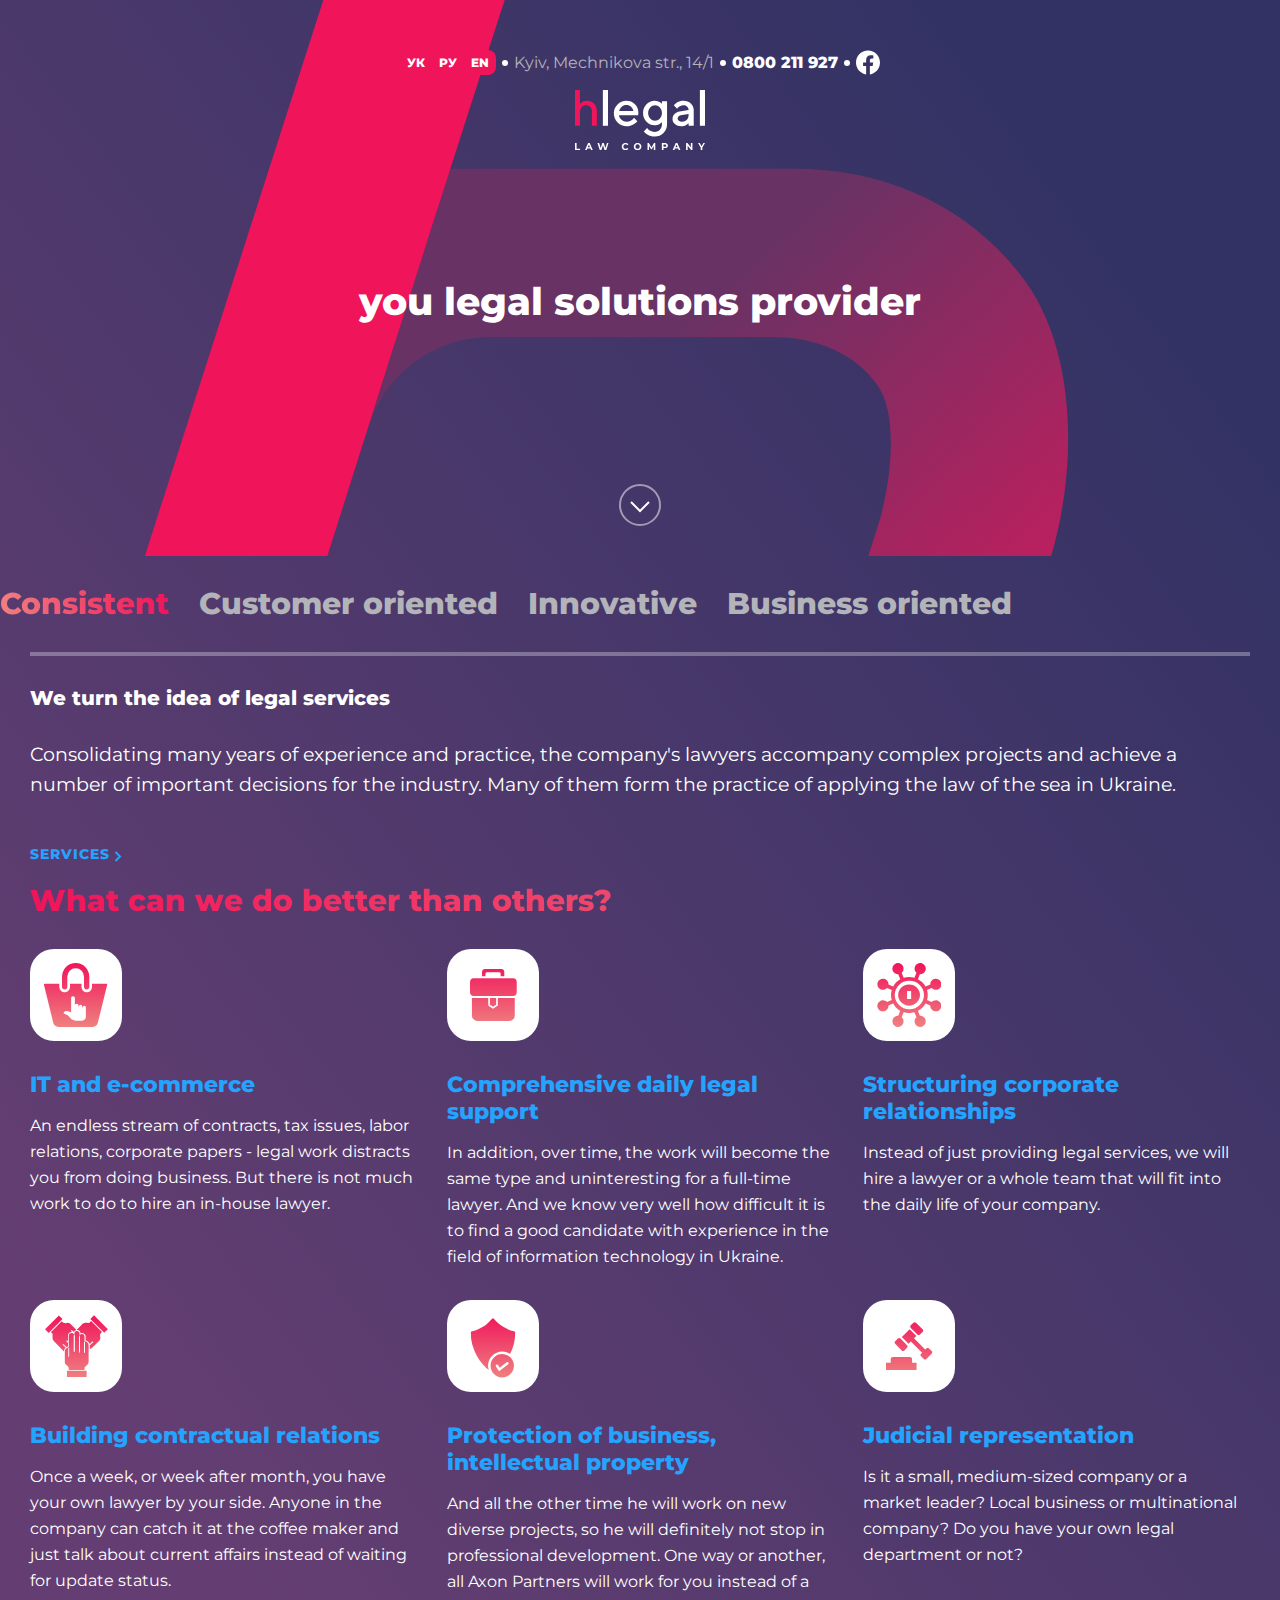
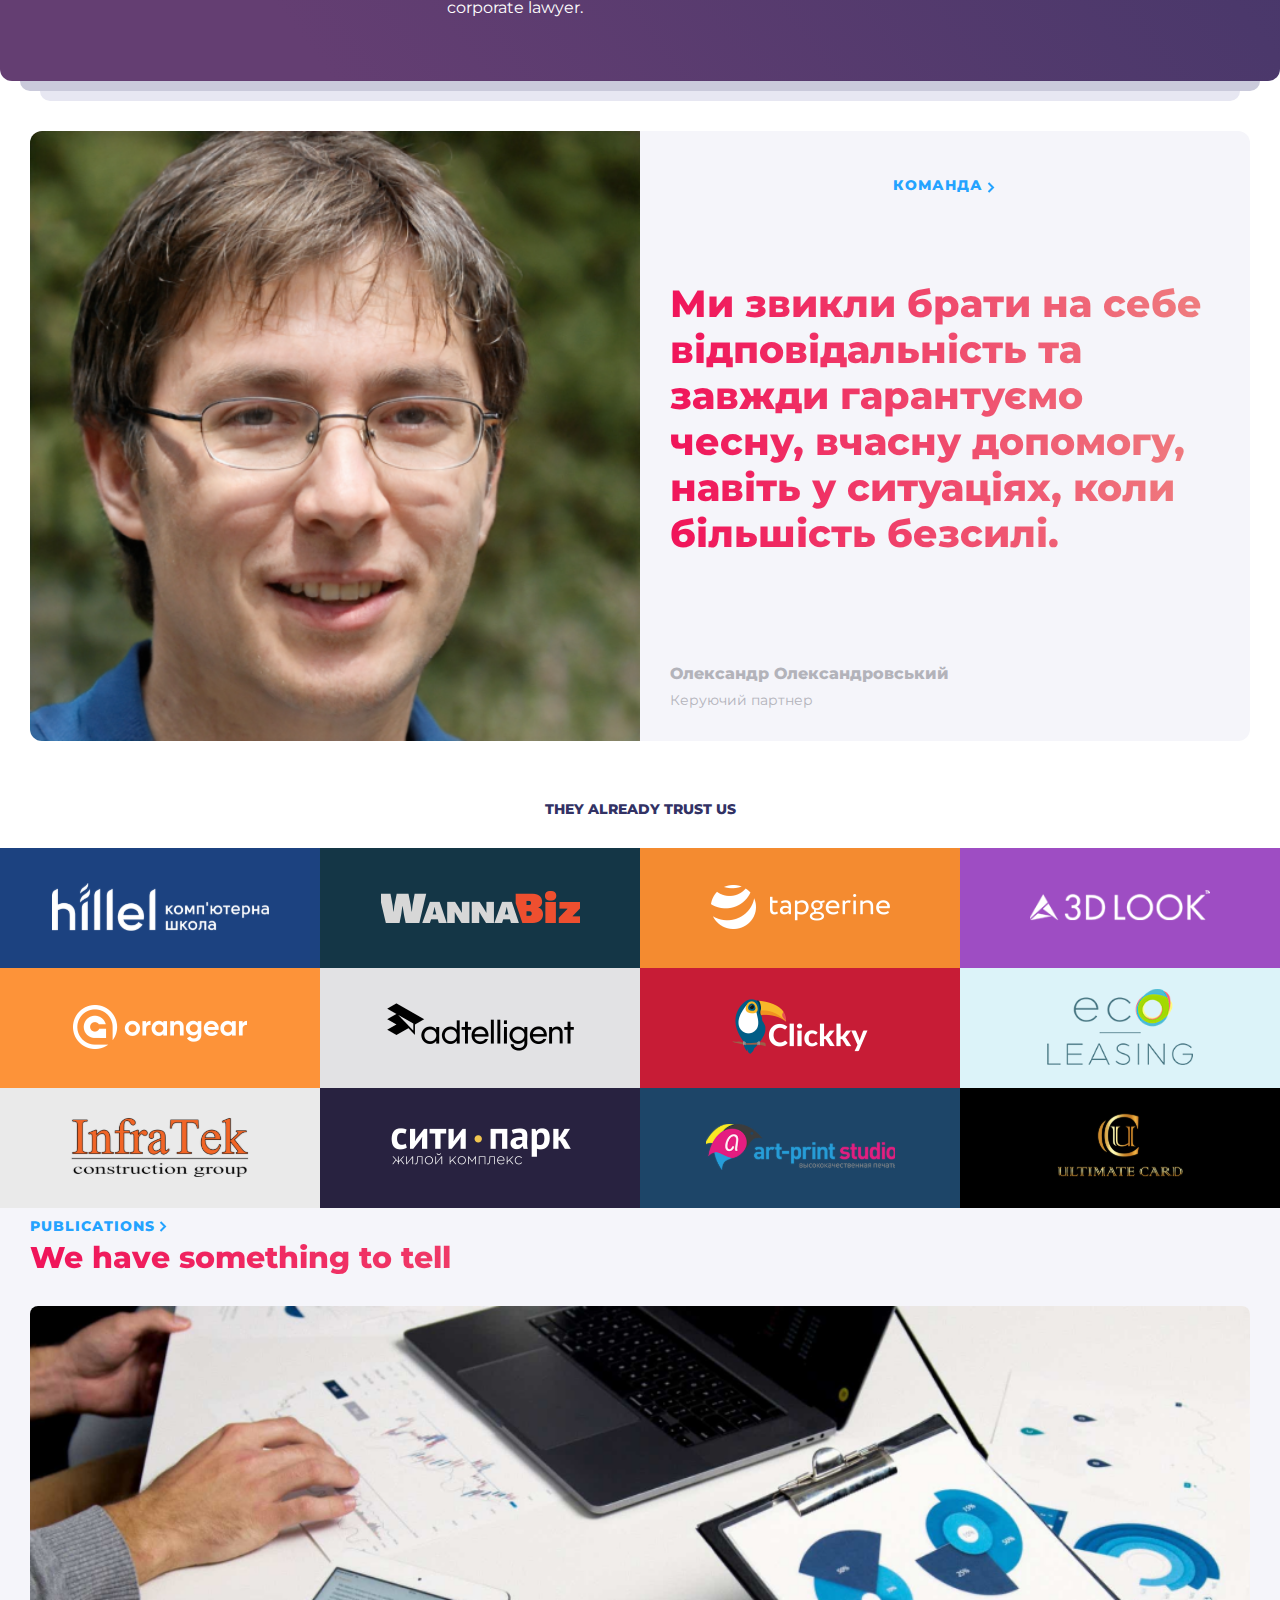
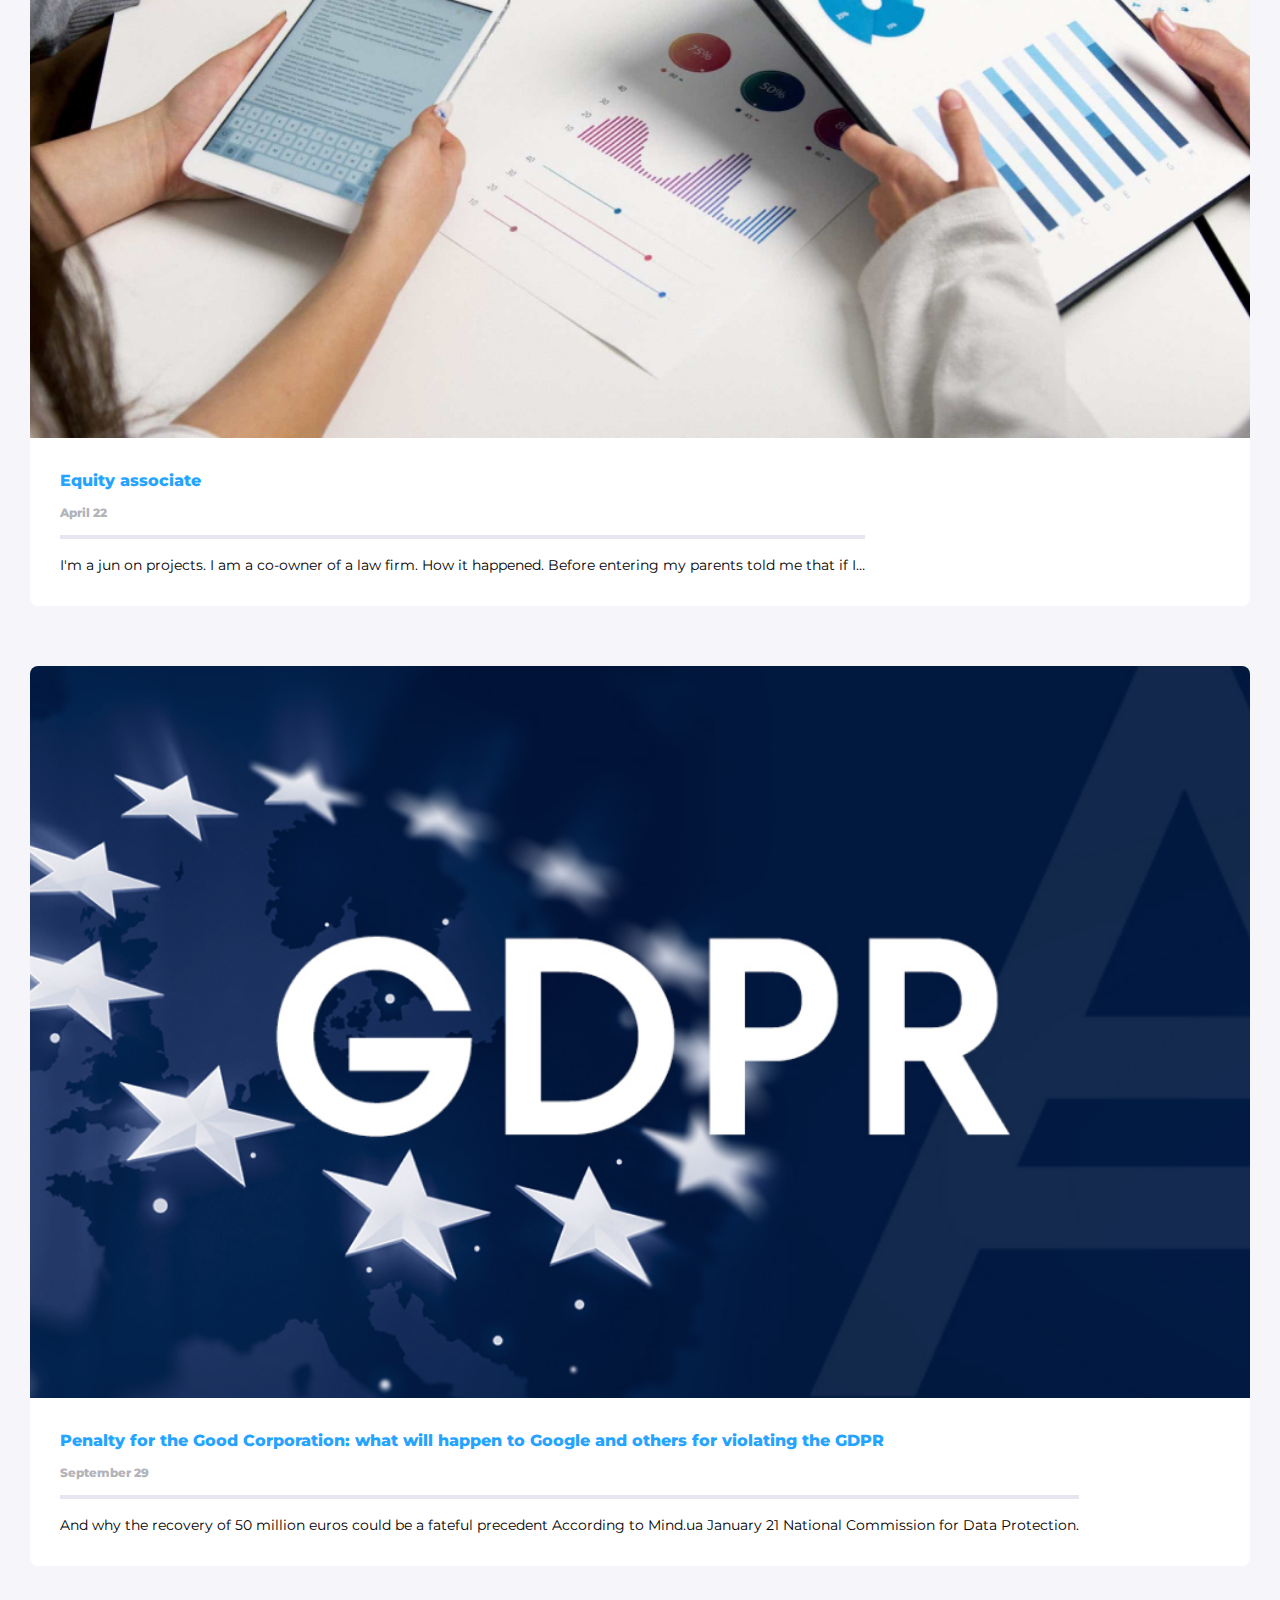
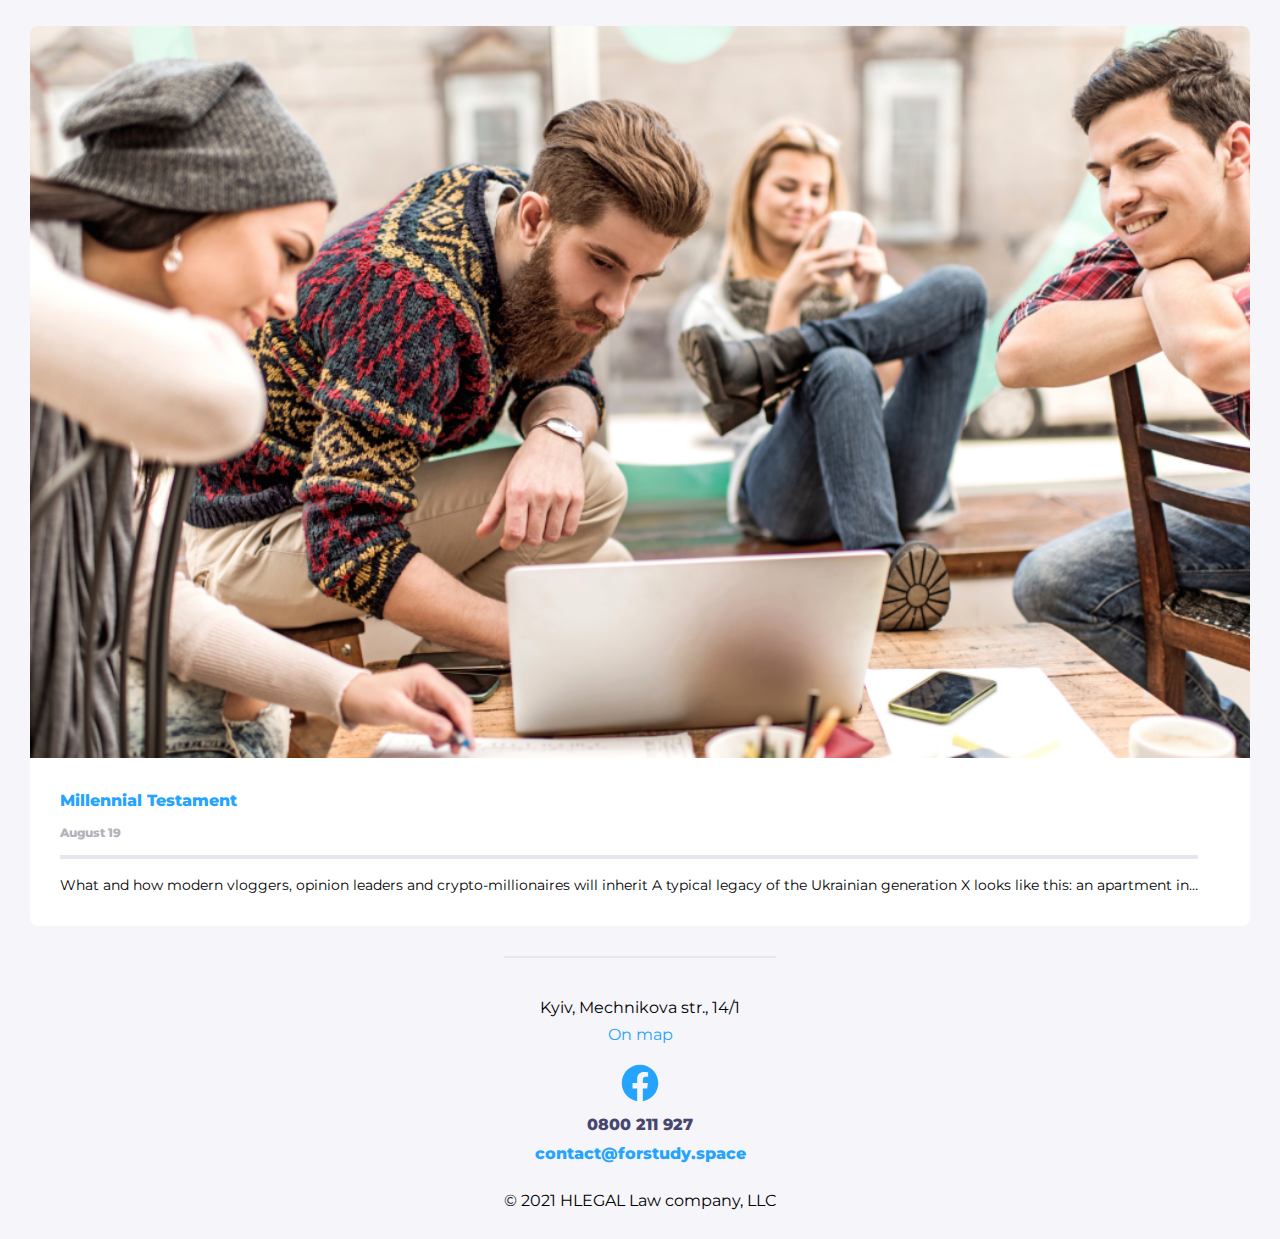
==== index.html @ 2d00a35c "mobile-v-servite" ====
<!doctype html>
<html lang="en">
<head>
    <meta charset="UTF-8"/>
    <meta name="viewport" content="width=device-width, initial-scale=1.0"/>
    <title>hLegal</title>
    <link rel="stylesheet" href="style/style.css"/>
</head>
<body>
<section class="splash">
    <div class="background-gradient">
        <div class="splash__block">
            <div class="contacts-mobile">
                <div class="change-language">
                    <button class="change-language__item">УК</button>
                    <button class="change-language__item">РУ</button>
                    <button autofocus class="change-language__item">EN</button>
                </div>
                <a class="contact__number" href="tel:+380800 211 927">0800 211 927</a>
            </div>
            <header class="header">
                <nav class="navigation">
                    <div class="change-language">
                        <a href="#" class="change-language__item">УК</a>
                        <a href="#" class="change-language__item">РУ</a>
                        <a href="#" autofocus class="change-language__item">EN</a>
                    </div>
                    <a class="locale-address"
                       href="https://www.google.com/maps/place/Mechnykova+St,+14%2F1,+Kyiv,+02000/data=!4m2!3m1!1s0x40d4cf07295b8e39:0x17b2112e2dc0e7a?sa=X&ved=1t:242&ictx=111">
                        Kyiv, Mechnikova str., 14/1
                    </a>
                    <a class="contact__number" href="tel:+380800 211 927">0800 211 927</a>
                    <a target="_blank" href="https://facebook.com">
                        <img src="./image/symbol/facebook-icon.svg" alt="Facebook">
                    </a>
                </nav>
                <div class="logo">
                    <img class="header__logo" src="./image/symbol/logo-header.svg" alt="hLegal">
                    <img class="slash-mobile" src="./image/symbol/slash.svg" alt="slash">
                    <p class="header__name-page">
                        services
                    </p>
                </div>
                <button id="hamburger__button" class="navigation-mobile">
                    <img src="./image/symbol/hamburger-button.svg" alt="Navigation">
                </button>
                <nav id="navigation__mobile" class="navigation__menu-mobile">
                    <div class="nav-elements">
                        <div class="btn-close-nav">
                            <button id="close__button-nav-mobile" class="close__menu__nav__mobl">
                                <svg width="32" height="32" viewBox="0 0 32 32" fill="none"
                                     xmlns="http://www.w3.org/2000/svg">
                                    <path d="M7 7L25 25" stroke="#EC6F5D" stroke-width="2"/>
                                    <path d="M25 7L7 25" stroke="#EC6F5D" stroke-width="2"/>
                                </svg>
                            </button>
                        </div>
                        <div class="nav-block-element">
                            <a class="navigation__menu-mobile__item" href="#">about us</a>
                            <a class="navigation__menu-mobile__item" href="#">послуги</a>
                            <a class="navigation__menu-mobile__item" href="#">команда</a>
                            <a class="navigation__menu-mobile__item" href="#">публікації</a>
                            <a class="navigation__menu-mobile__item" href="#">контакти</a>
                        </div>
                    </div>
                </nav>
            </header>
            <h1 class="splash__title wrapper">
                you legal solutions provider
            </h1>
            <div class="arrow-link__block">
                <a class="arrow-link" href="#experience-scroll">
                    <img src="./image/symbol/circle-arrow-bottom.svg" alt="">
                </a>
            </div>
        </div>
        <div id="experience-scroll" class="experience">
            <div class="experience__list">
                <h4 class="experience__list__title">Consistent</h4>
                <h4 class="experience__list__title">Customer oriented</h4>
                <h4 class="experience__list__title">Innovative</h4>
                <h4 class="experience__list__title">Business oriented</h4>
            </div>
            <div class="wrapper">
                <div class="experience__description">
                    <h4 class="experience__description__title">
                        We turn the idea of legal services
                    </h4>
                    <p class="experience__description__inner">
                        Consolidating many years of experience and practice, the company's lawyers accompany complex
                        projects and achieve a number of important decisions for the industry. Many of them form the
                        practice of applying the law of the sea in Ukraine.
                    </p>
                </div>
            </div>
            <div class="frame-title wrapper">
                <a class="service-title-link" href="#"
                >Services
                    <svg
                            class="service-title-link"
                            fill="none"
                            height="13"
                            viewBox="0 0 12 13"
                            width="12"
                            xmlns="http://www.w3.org/2000/svg"
                    >
                        <path
                                class="hover-icon-title-link"
                                d="M3.5 2L8 6.5L3.5 11"
                                stroke="#24A3FF"
                                stroke-width="2"></path>
                    </svg>
                </a>
                <h1 class="service-title">What can we do better than others?</h1>
            </div>
            <div class="service-card wrapper">
                <div class="card">
                    <div class="card-icon-border">
								<span class="card-icon icon-Ecommerce"
                ><span class="path1"></span><span class="path2"></span
                ><span class="path3"></span
                ></span>
                    </div>
                    <h2 class="card-title">IT and e-commerce</h2>
                    <p class="description">
                        An endless stream of contracts, tax issues, labor relations,
                        corporate papers - legal work distracts you from doing business.
                        But there is not much work to do to hire an in-house lawyer.
                    </p>
                </div>
                <div class="card">
                    <div class="card-icon-border">
                        <span class="card-icon icon-Support"></span>
                    </div>
                    <h2 class="card-title">Comprehensive daily legal support</h2>
                    <p class="description">
                        In addition, over time, the work will become the same type and
                        uninteresting for a full-time lawyer. And we know very well how
                        difficult it is to find a good candidate with experience in the
                        field of information technology in Ukraine.
                    </p>
                </div>
                <div class="card">
                    <div class="card-icon-border">
                        <span class="card-icon icon-Coprorate"></span>
                    </div>
                    <h2 class="card-title">Structuring corporate relationships</h2>
                    <p class="description">
                        Instead of just providing legal services, we will hire a lawyer
                        or a whole team that will fit into the daily life of your
                        company.
                    </p>
                </div>
                <div class="card">
                    <div class="card-icon-border">
                        <span class="card-icon icon-Trust"></span>
                    </div>
                    <h2 class="card-title">Building contractual relations</h2>
                    <p class="description">
                        Once a week, or week after month, you have your own lawyer by
                        your side. Anyone in the company can catch it at the coffee
                        maker and just talk about current affairs instead of waiting for
                        update status.
                    </p>
                </div>
                <div class="card">
                    <div class="card-icon-border">
                        <span class="card-icon icon-Protection"></span>
                    </div>
                    <h2 class="card-title">
                        Protection of business, intellectual property
                    </h2>
                    <p class="description">
                        And all the other time he will work on new diverse projects, so
                        he will definitely not stop in professional development. One way
                        or another, all Axon Partners will work for you instead of a
                        corporate lawyer.
                    </p>
                </div>
                <div class="card">
                    <div class="card-icon-border">
                        <span class="card-icon icon-Court"></span>
                    </div>
                    <h2 class="card-title">Judicial representation</h2>
                    <p class="description">
                        Is it a small, medium-sized company or a market leader? Local
                        business or multinational company? Do you have your own legal
                        department or not?
                    </p>
                </div>
            </div>
        </div>
    </div>
    <div class="background-block">
        <div class="broder-splash"></div>
        <div class="broder-splash"></div>
    </div>
</section>
<section class="team">
    <div class="wrapper">
        <div class="frame-team-title">
            <img
                    class="image-team-title"
                    src="image/team-photos/team-1.png"
                    alt="member-team"
            />
            <div class="content-team-block">
                <a class="service-title-link" href="#"
                >Команда
                    <svg
                            class="service-title-link"
                            fill="none"
                            height="13"
                            viewBox="0 0 12 13"
                            width="12"
                            xmlns="http://www.w3.org/2000/svg"
                    >
                        <path
                                class="hover-icon-title-link"
                                d="M3.5 2L8 6.5L3.5 11"
                                stroke="#24A3FF"
                                stroke-width="2"></path>
                    </svg>
                </a>
                <h2 class="team-title">
                    Ми звикли брати на себе відповідальність та завжди гарантуємо
                    чесну, вчасну допомогу, навіть у ситуаціях, коли більшість
                    безсилі.
                </h2>
                <div class="block-member-team">
                    <h4 class="name-member-team">Олександр Олександровський</h4>
                    <p class="about-member-team">Керуючий партнер</p>
                </div>
            </div>
        </div>
    </div>
</section>
<section class="clients">
    <div class="clients-title-center">
        <h3 class="clients-title">They already trust us</h3>
    </div>
    <div class="clients-cards">
        <div class="clients-card">
            <img src="/image/clients/Hillel-Logo.svg" alt="Hillel-Logo"/>
        </div>
        <div class="clients-card">
            <img src="/image/clients/wannabiz.svg" alt=""/>
        </div>
        <div class="clients-card">
            <img src="/image/clients/tapgerine.svg" alt=""/>
        </div>
        <div class="clients-card">
            <img src="/image/clients/3dlook.svg" alt=""/>
        </div>
        <div class="clients-card">
            <img src="/image/clients/arangear.svg" alt=""/>
        </div>
        <div class="clients-card">
            <img src="/image/clients/adtelligent.svg" alt=""/>
        </div>
        <div class="clients-card">
            <img src="/image/clients/clickky.svg" alt=""/>
        </div>
        <div class="clients-card">
            <img src="/image/clients/ecolease.svg" alt=""/>
        </div>
        <div class="clients-card">
            <img src="/image/clients/infratek.svg" alt=""/>
        </div>
        <div class="clients-card">
            <img src="/image/clients/sity-park-logo.svg" alt=""/>
        </div>
        <div class="clients-card">
            <img src="/image/clients/art-print-studio.svg" alt=""/>
        </div>
        <div class="clients-card">
            <img src="/image/clients/ultimate-card.svg" alt=""/>
        </div>
    </div>
</section>
<section class="publication">
    <div class="wrapper">
        <a class="service-title-link" href="#"
        >Publications
            <svg
                    class="service-title-icon"
                    fill="none"
                    height="13"
                    viewBox="0 0 12 13"
                    width="12"
                    xmlns="http://www.w3.org/2000/svg"
            >
                <path
                        class="hover-icon-title-link"
                        d="M3.5 2L8 6.5L3.5 11"
                        stroke="#24A3FF"
                        stroke-width="2"></path>
            </svg>
        </a>
        <h2 class="publication__title">
            We have something to tell
        </h2>
        <div class="publication__cards">
            <div class="publication__card">
                <img class="publication__card__image" src="./image/publication/publication-1.png" alt="image">
                <div class="publication__card__information">
                    <a class="publication__card__information__link" href="#">
                        <h3 class="publication__card__information__title">
                            Equity associate
                        </h3>
                    </a>
                    <time class="publication__card__information__date" datetime="04-23">April 22</time>
                    <p class="publication__card__description">
                        I'm a jun on projects. I am a co-owner of a law firm. How it happened. Before entering my
                        parents
                        told
                        me that if I…
                    </p>
                </div>
            </div>
            <div class="publication__card">
                <img class="publication__card__image" src="./image/publication/publication-2.png" alt="image">
                <div class="publication__card__information">
                    <a class="publication__card__information__link" href="#">
                        <h3 class="publication__card__information__title">
                            Penalty for the Good Corporation: what will happen to Google and others for violating the
                            GDPR
                        </h3>
                    </a>
                    <time class="publication__card__information__date" datetime="09-29">September 29</time>
                    <p class="publication__card__description">
                        And why the recovery of 50 million euros could be a fateful precedent According to Mind.ua
                        January 21 National Commission for Data Protection.
                    </p>
                </div>
            </div>
            <div class="publication__card">
                <img class="publication__card__image" src="./image/publication/publication-3.png" alt="image">
                <div class="publication__card__information">
                    <a class="publication__card__information__link" href="#">
                        <h3 class="publication__card__information__title">
                            Millennial Testament
                        </h3>
                    </a>

                    <time class="publication__card__information__date" datetime="08-19">August 19</time>

                    <p class="publication__card__description">
                        What and how modern vloggers, opinion leaders and crypto-millionaires will inherit A typical
                        legacy of the Ukrainian generation X looks like this: an apartment in…
                    </p>
                </div>
            </div>
        </div>
    </div>
</section>
<footer>
    <div class="wrapper">
        <div class="address-on-map">
            <p class="address-on-map-title">
                Kyiv, Mechnikova str., 14/1
            </p>
            <a class="footer__locale-address"
               href="https://www.google.com/maps/place/Mechnykova+St,+14%2F1,+Kyiv,+02000/data=!4m2!3m1!1s0x40d4cf07295b8e39:0x17b2112e2dc0e7a?sa=X&ved=1t:242&ictx=111">
                On map
            </a>
        </div>
        <div class="contact-link">
            <a class="contact-link__facebook" href="https://facebook.com">
                <!--                <img class="contact-link__facebook__icon" src="./image/symbol/facebook-icon.svg" alt="facebook">-->
                <svg id="facebook-icon" width="38" height="38" viewBox="0 0 24 25" fill="none"
                     xmlns="http://www.w3.org/2000/svg">
                    <path d="M24 12.5733C24 5.90541 18.6274 0.5 12 0.5C5.37258 0.5 0 5.90541 0 12.5733C0 18.5995 4.38823 23.5943 10.125 24.5V16.0633H7.07813V12.5733H10.125V9.91343C10.125 6.88755 11.9165 5.21615 14.6576 5.21615C15.9705 5.21615 17.3438 5.45195 17.3438 5.45195V8.42313H15.8306C14.3399 8.42313 13.875 9.35379 13.875 10.3086V12.5733H17.2031L16.6711 16.0633H13.875V24.5C19.6118 23.5943 24 18.5995 24 12.5733Z"
                          fill="currentColor"/>
                </svg>
            </a>
            <a class="contact-link__tel" href="tel:+380800 211 927">0800 211 927</a>
            <a class="contact-link__mail" href="mailto:contact@forstudy.space">contact@forstudy.space</a>
        </div>
        <p class="footer__copyright">
            © 2021 HLEGAL Law company, LLC
        </p>
    </div>
</footer>
<script src="main.js"></script>
</body>
</html>
---- style/style.css ----
@font-face {
  font-family: "hlegal";
  src: url("../fonts/services_card/hlegal.woff") format("woff");
  font-weight: normal;
  font-style: normal;
  font-display: block;
}
[class^=icon-],
[class*=" icon-"] {
  /* use !important to prevent issues with browser extensions that change fonts */
  font-family: "hlegal" !important;
  speak: never;
  font-style: normal;
  font-weight: normal;
  font-variant: normal;
  text-transform: none;
  line-height: 1;
  /* Better Font Rendering =========== */
  -webkit-font-smoothing: antialiased;
  -moz-osx-font-smoothing: grayscale;
}

.icon-Trust:before {
  content: "\e900";
}

.icon-Coprorate:before {
  content: "\e901";
}

.icon-Court:before {
  content: "\e902";
}

.icon-Ecommerce:before {
  content: "\e903";
}

.icon-Protection:before {
  content: "\e906";
}

.icon-Support:before {
  content: "\e907";
}

@font-face {
  font-family: "Montserrat";
  src: url("../fonts/font/Montserrat-Black.woff2") format("woff2"), url("../fonts/font/Montserrat-Black.woff") format("woff");
  font-weight: 900;
  font-style: normal;
  font-display: swap;
}
@font-face {
  font-family: "Montserrat";
  src: url("../fonts/font/Montserrat-Bold.woff2") format("woff2"), url("../fonts/font/Montserrat-Bold.woff") format("woff");
  font-weight: bold;
  font-style: normal;
  font-display: swap;
}
@font-face {
  font-family: "Montserrat";
  src: url("../fonts/font/Montserrat-ExtraBold.woff2") format("woff2"), url("../fonts/font/Montserrat-ExtraBold.woff") format("woff");
  font-weight: bold;
  font-style: normal;
  font-display: swap;
}
@font-face {
  font-family: "Montserrat";
  src: url("../fonts/font/Montserrat-ExtraLight.woff2") format("woff2"), url("../fonts/font/Montserrat-ExtraLight.woff") format("woff");
  font-weight: 200;
  font-style: normal;
  font-display: swap;
}
@font-face {
  font-family: "Montserrat";
  src: url("../fonts/font/Montserrat-Light.woff2") format("woff2"), url("../fonts/font/Montserrat-Light.woff") format("woff");
  font-weight: 300;
  font-style: normal;
  font-display: swap;
}
@font-face {
  font-family: "Montserrat";
  src: url("../fonts/font/Montserrat-Medium.woff2") format("woff2"), url("../fonts/font/Montserrat-Medium.woff") format("woff");
  font-weight: 500;
  font-style: normal;
  font-display: swap;
}
@font-face {
  font-family: "Montserrat";
  src: url("../fonts/font/Montserrat-Regular.woff2") format("woff2"), url("../fonts/font/Montserrat-Regular.woff") format("woff");
  font-weight: normal;
  font-style: normal;
  font-display: swap;
}
@font-face {
  font-family: "Montserrat";
  src: url("../fonts/font/Montserrat-SemiBold.woff2") format("woff2"), url("../fonts/font/Montserrat-SemiBold.woff") format("woff");
  font-weight: 600;
  font-style: normal;
  font-display: swap;
}
@font-face {
  font-family: "Montserrat";
  src: url("../fonts/font/Montserrat-Thin.woff2") format("woff2"), url("../fonts/font/Montserrat-Thin.woff") format("woff");
  font-weight: 100;
  font-style: normal;
  font-display: swap;
}
html, body, div, span, applet, object, iframe,
h1, h2, h3, h4, h5, h6, p, blockquote, pre,
a, abbr, acronym, address, big, cite, code,
del, dfn, em, font, img, ins, kbd, q, s, samp,
small, strike, strong, sub, sup, tt, var,
b, u, i, center,
dl, dt, dd, ol, ul, li,
fieldset, form, label, legend,
table, caption, tbody, tfoot, thead, tr, th, td {
  margin: 0;
  padding: 0;
  border: 0;
  outline: 0;
  font-size: 100%;
  vertical-align: baseline;
  background: transparent;
}

body {
  line-height: 1;
}

ol, ul {
  list-style: none;
}

blockquote, q {
  quotes: none;
}

blockquote:before, blockquote:after,
q:before, q:after {
  content: "";
  content: none;
}

/* remember to define focus styles! */
:focus {
  outline: 0;
}

/* remember to highlight inserts somehow! */
ins {
  text-decoration: none;
}

del {
  text-decoration: line-through;
}

/* tables still need 'cellspacing="0"' in the markup */
table {
  border-collapse: collapse;
  border-spacing: 0;
}

.splash {
  margin-bottom: 30px;
}
.splash .background-gradient {
  background: linear-gradient(to bottom left, #323264 12%, #643e72 87%);
  border-radius: 0 0 12px 12px;
  padding-bottom: 60px;
}
.splash .background-block {
  display: flex;
  flex-direction: column;
  align-items: center;
}
.splash .background-block .broder-splash {
  border-bottom: 10px solid #cacadb;
  border-radius: 0 0 12px 12px;
  width: calc(100% - 40px);
}
.splash .background-block .broder-splash:nth-child(2) {
  width: calc(100% - 80px);
  border-bottom: 10px solid #e7e7f2;
}

.header__logo {
  height: 32px;
}

.navigation {
  display: none;
}

.contacts-mobile {
  display: flex;
  justify-content: space-between;
  padding: 10px 15px 10px 15px;
  background-color: rgba(245, 245, 250, 0.2);
}

.navigation-mobile {
  border: none;
  background: none;
}
.navigation-mobile:active {
  border-radius: 8px;
  border: none;
  background-color: #E6E6F0;
}

.active-nav-mobile {
  border-radius: 8px;
  border: none;
  background-color: #E6E6F0;
}

.change-language__item {
  border: none;
  color: #FFFFFF;
  background: none;
  border-radius: 8px;
  padding: 5px 7px;
  text-decoration: none;
  font-weight: 700;
  font-size: 12px;
  line-height: 15px;
}
.change-language__item:active {
  background-color: #F0145A;
}
.change-language__item:focus {
  background-color: #F0145A;
}

.header {
  display: flex;
  justify-content: space-between;
  align-items: center;
  margin-left: 15px;
  margin-right: 15px;
  margin-bottom: 129px;
}

.arrow-link {
  display: inline-flex;
  margin-bottom: 30px;
  scroll-behavior: smooth;
}

.arrow-link__block {
  text-align: center;
}

.logo {
  display: flex;
  align-items: center;
  margin-top: 15px;
  gap: 4px;
}

.contact__number {
  text-decoration: none;
  font-weight: 700;
  font-size: 16px;
  line-height: 20px;
  color: #ffffff;
}

.header__name-page {
  font-weight: 400;
  font-size: 20px;
  line-height: 24px;
  color: #ffffff;
}

.splash__block {
  background-image: url("/image/symbol/logo-background.svg");
  background-repeat: no-repeat;
  background-size: cover;
  background-position: center;
  margin-bottom: 30px;
}

.splash__title {
  font-weight: 700;
  font-size: 38px;
  line-height: 46px;
  text-align: center;
  margin-bottom: 159px;
  color: #ffffff;
}

.experience__list {
  display: flex;
  overflow: scroll;
  gap: 30px;
  white-space: nowrap;
  padding-bottom: 30px;
}

.experience__list__title {
  font-weight: 700;
  font-size: 30px;
  line-height: 36px;
  color: #B3B3BA;
  white-space: none;
}
.experience__list__title:nth-child(1) {
  background: linear-gradient(to right, #ef8080, #f0145a);
  -webkit-background-clip: text;
  background-clip: text;
  color: transparent;
}

.experience__description {
  color: #ffffff;
}
.experience__description:before {
  content: "";
  width: 100%;
  display: block;
  border-bottom: 4px solid rgba(255, 255, 255, 0.3);
}

.experience__description__title {
  font-weight: 700;
  font-size: 20px;
  line-height: 24px;
  margin-top: 30px;
}

.experience__description__inner {
  font-weight: 400;
  font-size: 19px;
  margin-top: 30px;
  line-height: 30px;
}

.frame-title {
  padding-top: 30px;
  margin-bottom: 30px;
}
.frame-title .service-title-link {
  text-decoration: none;
  color: #24a3ff;
}
.frame-title .service-title-link {
  display: inline-flex;
  text-transform: uppercase;
  align-items: center;
  font-size: 14px;
  line-height: 17px;
  letter-spacing: 1px;
  font-weight: 700;
}
.frame-title .service-title-link:hover {
  color: #f0145a;
}
.frame-title .service-title-link:hover .hover-icon-title-link {
  stroke: #f0145a;
}
.frame-title .service-title {
  background: linear-gradient(to right, #f0145a, #ef8080);
  -webkit-background-clip: text;
  background-clip: text;
  color: transparent;
  font-weight: 700;
  font-size: 30px;
  line-height: 36px;
  margin-top: 10px;
}

.service-card {
  display: grid;
  grid-template-columns: repeat(auto-fit, minmax(1fr));
  gap: 30px;
}
.service-card .card {
  display: flex;
  flex-wrap: wrap;
  flex-direction: column;
  align-items: flex-start;
}
.service-card .card .card-icon-border {
  border: none;
  border-radius: 24px;
  padding: 14px;
  background-color: #ffffff;
  margin-bottom: 30px;
}
.service-card .card .card-icon-border .card-icon {
  font-size: 64px;
  background: linear-gradient(to bottom, #f0145a, #ef8080);
  -webkit-background-clip: text;
  color: transparent;
  border: none;
}
.service-card .card .card-title {
  color: #24a3ff;
  font-weight: 700;
  font-size: 22px;
  line-height: 27px;
  margin-bottom: 15px;
}
.service-card .card .description {
  font-size: 16px;
  font-weight: 400;
  line-height: 26px;
  color: #ffffff;
}

.navigation__menu-mobile {
  background-color: #ffffff;
  display: none;
  flex-direction: column;
  position: fixed;
  bottom: 0;
  left: 8px;
  right: 8px;
  border-radius: 12px 12px 0 0;
}

.nav-elements {
  display: flex;
  flex-direction: column;
  right: 8px;
  padding-top: 12px;
}

.close__menu__nav__mobl {
  border: none;
  background: none;
}

.btn-close-nav {
  margin-left: auto;
  border-radius: 12px 12px 0 0;
}

.nav-block-element {
  display: flex;
  flex-direction: column;
  align-items: center;
  gap: 15px;
  padding: 20px 12px 12px 12px;
}

.navigation__menu-mobile__item {
  padding-top: 7px;
  padding-bottom: 7px;
  font-weight: 700;
  font-size: 24px;
  line-height: 29px;
  color: #24A3FF;
  text-decoration: none;
  width: 100%;
  text-align: center;
  align-content: center;
  border-radius: 12px;
  background-color: #F5F5FA;
}
.navigation__menu-mobile__item:hover {
  color: #F0145A;
}
.navigation__menu-mobile__item:active {
  background-color: #E6E6F0;
}

@media (min-width: 768px) {
  .locale-address {
    font-weight: 400;
    font-size: 16px;
    line-height: 19px;
    color: #B3B3BA;
    text-decoration: none;
  }
  .contacts-mobile {
    display: none;
  }
  .slash-mobile {
    display: none;
  }
  .header__name-page {
    display: none;
  }
  .header__logo {
    height: 60px;
  }
  .navigation-mobile {
    display: none;
  }
  .header {
    justify-content: start;
    flex-direction: column;
    padding-top: 50px;
  }
  .navigation {
    display: flex;
    align-items: center;
  }
  .navigation > *:not(:last-child)::after {
    content: "";
    display: inline-flex;
    height: 6px;
    width: 6px;
    margin-left: 6px;
    margin-right: 6px;
    background-color: #ffffff;
    border-radius: 50%;
  }
  .navigation > * {
    align-items: center;
    display: flex;
  }
  .service-card {
    grid-template-columns: repeat(auto-fit, minmax(294px, 1fr));
  }
  .wrapper {
    margin-left: 60px;
    margin-right: 60px;
  }
}
@media (min-width: 1024px) {
  .service-card {
    grid-template-columns: repeat(3, 1fr);
  }
}
@media (min-width: 1920px) {
  .service-card {
    grid-template-columns: repeat(3, 1fr);
  }
}
.clients-cards {
  display: grid;
}
.clients-cards .clients-card {
  align-content: center;
  text-align: center;
  height: 120px;
}
.clients-cards .clients-card:nth-child(1) {
  background-color: #1c4280;
}
.clients-cards .clients-card:nth-child(2) {
  background-color: #143646;
}
.clients-cards .clients-card:nth-child(3) {
  background-color: #f48b30;
}
.clients-cards .clients-card:nth-child(4) {
  background-color: #9e4dc3;
}
.clients-cards .clients-card:nth-child(5) {
  background-color: #fd9339;
}
.clients-cards .clients-card:nth-child(6) {
  background-color: #e2e2e4;
}
.clients-cards .clients-card:nth-child(7) {
  background-color: #c71c36;
}
.clients-cards .clients-card:nth-child(8) {
  background-color: #dcf3f9;
}
.clients-cards .clients-card:nth-child(9) {
  background-color: #eaeaea;
}
.clients-cards .clients-card:nth-child(10) {
  background-color: #282240;
}
.clients-cards .clients-card:nth-child(11) {
  background-color: #1d4568;
}
.clients-cards .clients-card:nth-child(12) {
  background-color: #000000;
}

.clients-title-center {
  text-align: center;
  margin-bottom: 30px;
}
.clients-title-center .clients-title {
  margin-top: 60px;
  font-size: 14px;
  font-weight: 700;
  line-height: 17px;
  text-transform: uppercase;
  color: #323264;
}

@media (max-width: 768px) {
  .clients-card:nth-child(n+7) {
    display: none;
  }
}
@media (min-width: 768px) {
  .clients-cards {
    grid-template-columns: repeat(3, 1fr);
    grid-auto-rows: auto;
  }
}
@media (min-width: 1024px) {
  .clients-cards {
    grid-template-columns: repeat(4, 1fr);
    grid-auto-rows: auto;
  }
}
@media (min-width: 1920px) {
  .clients-cards {
    grid-template-columns: repeat(4, 1fr);
    overflow: hidden;
    grid-auto-rows: auto;
    border-radius: 12px;
    margin-left: 100px;
    margin-right: 100px;
  }
}
* {
  box-sizing: border-box;
  margin: 0;
}

html {
  scroll-behavior: smooth;
}

body {
  font-family: "Montserrat", "sans-serif";
}

.wrapper {
  margin-left: 30px;
  margin-right: 30px;
}

.clearfix::after {
  content: "";
  clear: both;
  display: block;
}

.icon {
  font-size: 16px;
  text-align: center;
  align-items: center;
  vertical-align: middle;
}

.frame-team-title {
  display: inline-flex;
  flex-direction: column;
  width: 100%;
  border-radius: 12px;
  overflow: hidden;
}
.frame-team-title .image-team-title {
  object-fit: cover;
  width: 100%;
  min-height: 500px;
  height: 100%;
}

.content-team-block {
  padding: 30px;
  background-color: #f5f5fa;
}
.content-team-block .team-title-link {
  text-decoration: none;
  color: #24a3ff;
  font-weight: 700;
  font-size: 14px;
  line-height: 17px;
  text-transform: uppercase;
  display: inline-flex;
  align-items: center;
  gap: 2px;
  margin-bottom: 5px;
}
.content-team-block .block-member-team {
  margin-top: 30px;
}
.content-team-block .block-member-team .name-member-team {
  color: #b3b3ba;
  font-weight: 700;
  font-size: 16px;
  line-height: 19px;
  margin-bottom: 6px;
}
.content-team-block .block-member-team .about-member-team {
  font-weight: 400;
  font-size: 14px;
  line-height: 22px;
  color: #b3b3ba;
}
.content-team-block .team-title {
  font-weight: 700;
  font-size: 30px;
  line-height: 36px;
  background: linear-gradient(to right, #f0145a, #ef8080);
  -webkit-background-clip: text;
  background-clip: text;
  color: transparent;
  overflow-wrap: break-word;
}

@media (min-width: 1024px) {
  .frame-team-title {
    display: grid;
    grid-template-columns: repeat(2, 1fr);
    grid-auto-rows: auto;
  }
  .content-team-block {
    display: flex;
    height: 100%;
    flex-direction: column;
    justify-content: space-between;
  }
  .content-team-block .team-title {
    font-size: 38px;
    line-height: 46px;
  }
}
@media (min-width: 1440px) {
  .image-team-title {
    width: 400px;
  }
}
.publication {
  background-color: #F5F5FA;
}

.service-title-link {
  display: inline-flex;
  text-transform: uppercase;
  align-items: center;
  justify-content: center;
  font-size: 14px;
  line-height: 17px;
  letter-spacing: 1px;
  font-weight: 700;
  text-decoration: none;
  color: #24a3ff;
  gap: 2px;
  margin-bottom: 5px;
  margin-top: 10px;
}
.service-title-link:hover {
  color: #f0145a;
}
.service-title-link:hover .hover-icon-title-link {
  stroke: #f0145a;
}

.publication__cards {
  margin-top: 30px;
  display: grid;
  gap: 60px;
}

.publication__title {
  font-weight: 700;
  font-size: 30px;
  line-height: 36px;
  background: linear-gradient(to right, #f0145a, #ef8080);
  -webkit-background-clip: text;
  background-clip: text;
  color: transparent;
  overflow-wrap: break-word;
}

.publication__card {
  border-radius: 8px;
  overflow: hidden;
  background-color: #ffffff;
}
.publication__card .publication__card__image {
  width: 100%;
}
.publication__card .publication__card__information {
  padding: 30px;
  display: inline-flex;
  flex-direction: column;
  gap: 15px;
}
.publication__card .publication__card__information .publication__card__information__link {
  text-decoration: none;
}
.publication__card .publication__card__information .publication__card__information__date {
  font-weight: 700;
  font-size: 12px;
  line-height: 15px;
  color: #B3B3BA;
}
.publication__card .publication__card__information .publication__card__information__date:after {
  content: "";
  display: block;
  border-bottom: 4px solid #E6E6F0;
  margin-top: 15px;
}
.publication__card .publication__card__information .publication__card__description {
  font-weight: 400;
  font-size: 14px;
  line-height: 22px;
}
.publication__card .publication__card__information .publication__card__information__title {
  color: #24A3FF;
  font-weight: 700;
  font-size: 16px;
  line-height: 19px;
}

footer {
  display: flex;
  flex-direction: row;
  text-align: center;
  justify-content: center;
  background-color: #F5F5FA;
}

.footer__locale-address {
  color: #24A3FF;
}

.footer__copyright {
  margin-bottom: 30px;
}

.contact-link__facebook__icon {
  fill: #24A3FF;
}

.address-on-map:before {
  content: "";
  width: 100%;
  display: block;
  margin-top: 30px;
  margin-bottom: 30px;
  border-bottom: 2px solid #E6E6F0;
}

.address-on-map {
  display: flex;
  gap: 10px;
  flex-direction: column;
}

.address-on-map-title {
  font-weight: 400;
  font-size: 16px;
  line-height: 19px;
}

.footer__locale-address {
  text-decoration: none;
}

.contact-link {
  display: flex;
  flex-direction: column;
  margin-top: 21px;
  gap: 10px;
  text-decoration: none;
  margin-bottom: 30px;
}
.contact-link .contact-link__tel {
  text-decoration: none;
  color: #46466E;
  font-weight: 700;
  font-size: 16px;
  line-height: 19px;
}
.contact-link .contact-link__mail {
  text-decoration: none;
  color: #24A3FF;
  font-weight: 700;
  font-size: 16px;
  line-height: 19px;
}
.contact-link .contact-link__mail:hover {
  color: #F0145A;
}

#facebook-icon {
  color: #24A3FF;
}

#facebook-icon:hover {
  color: #F0145A;
}

/*# sourceMappingURL=style.css.map */
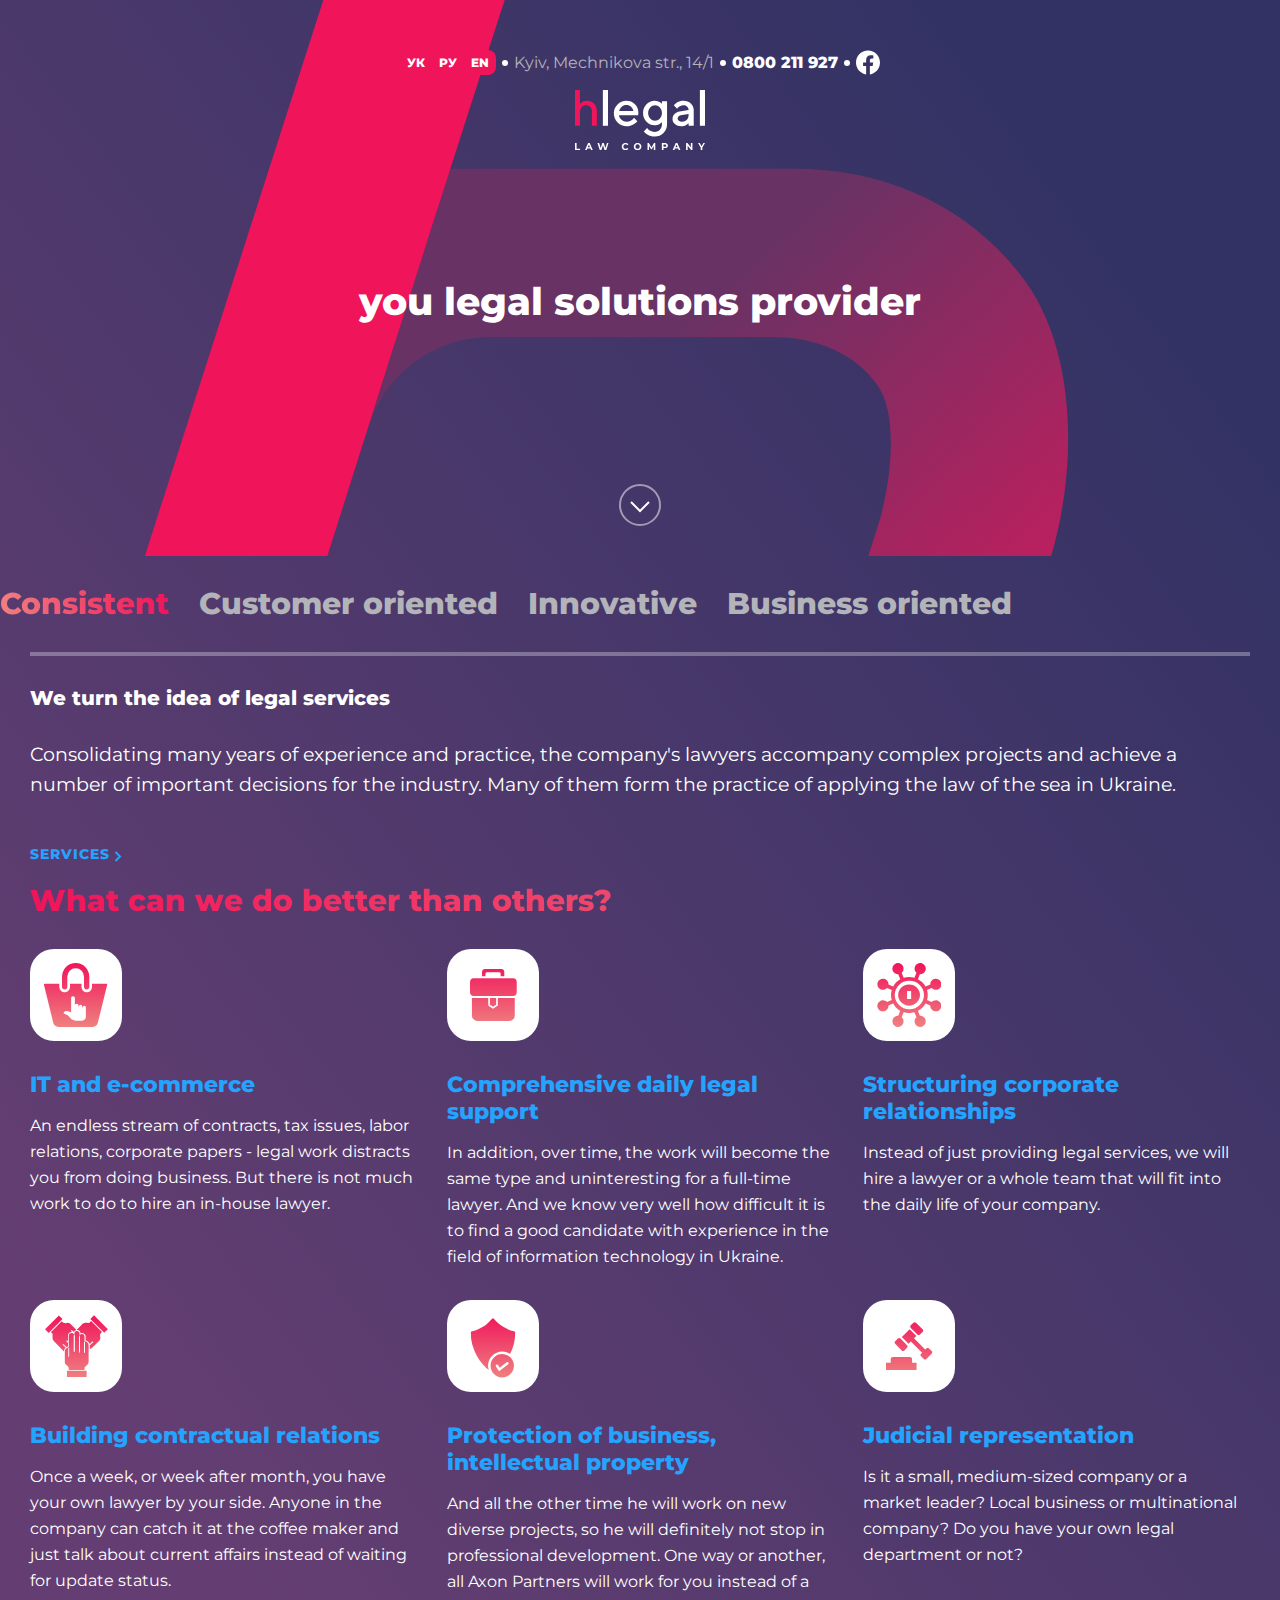
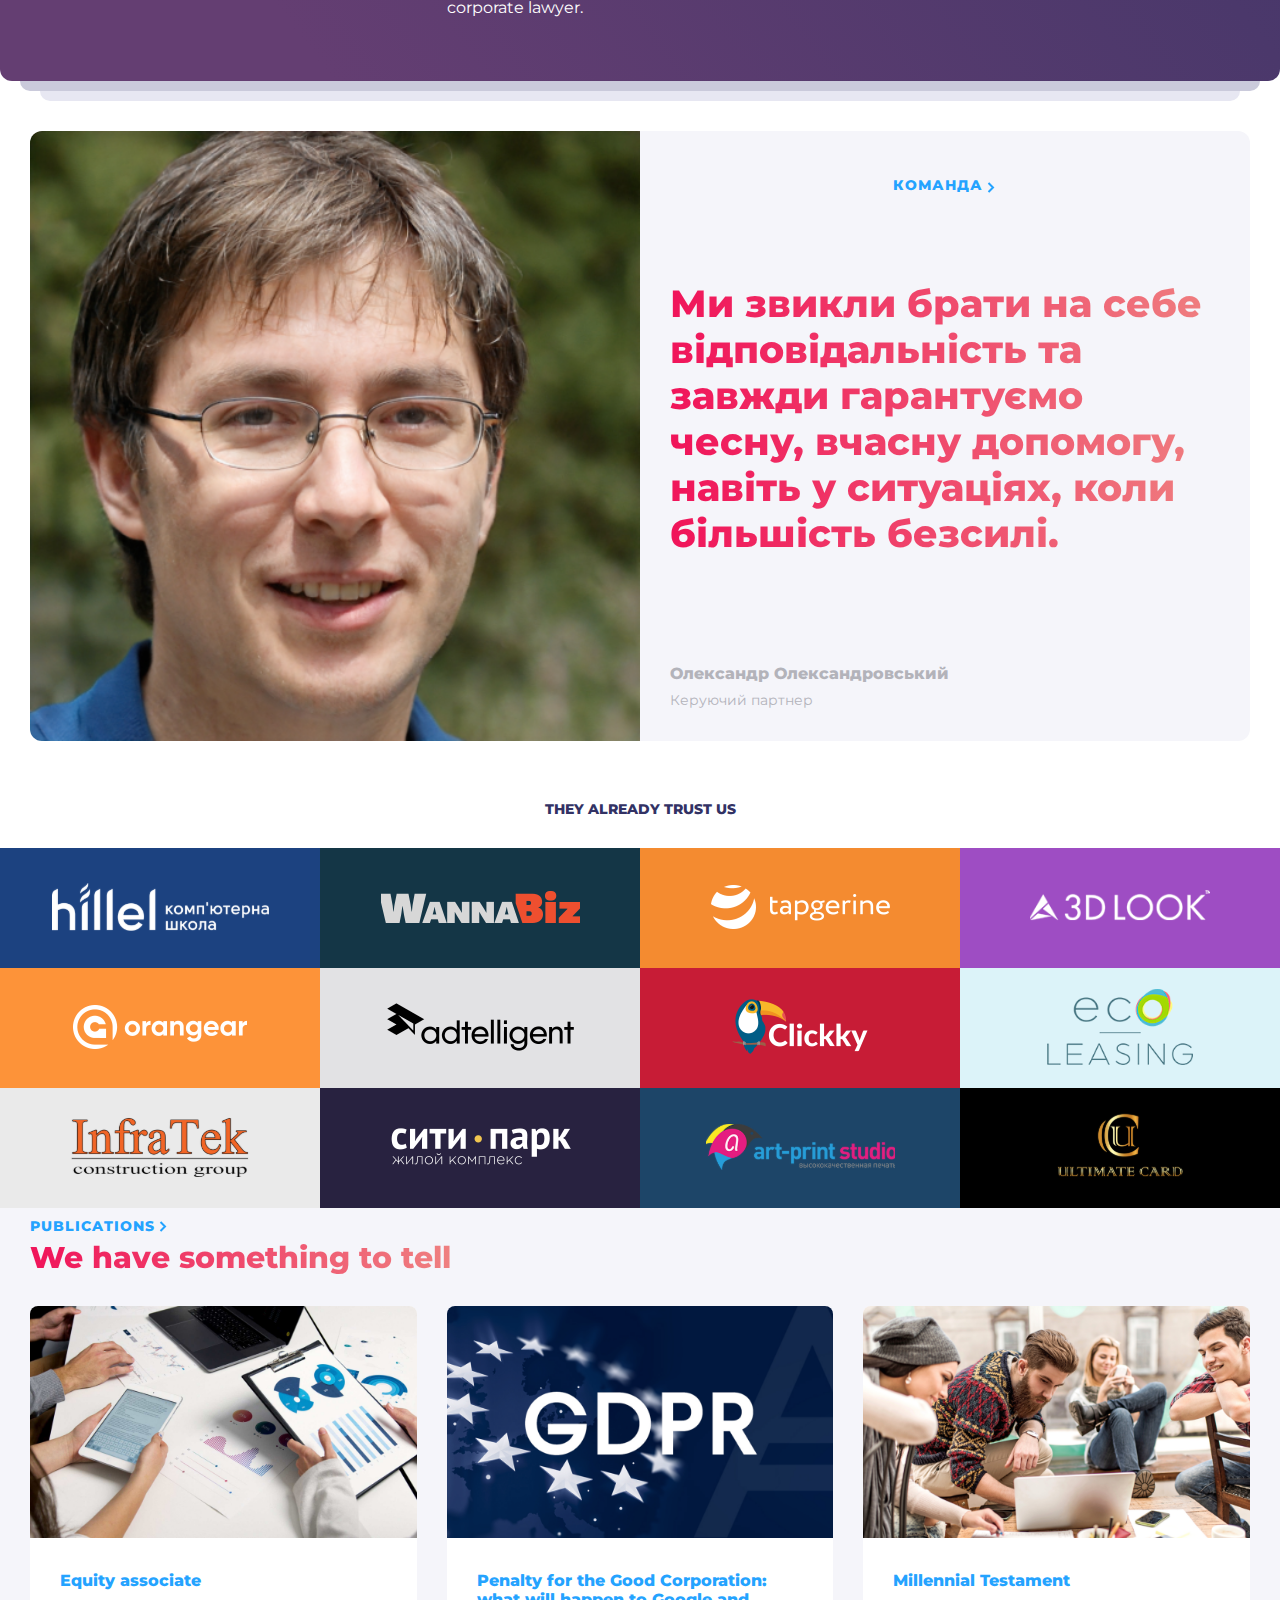
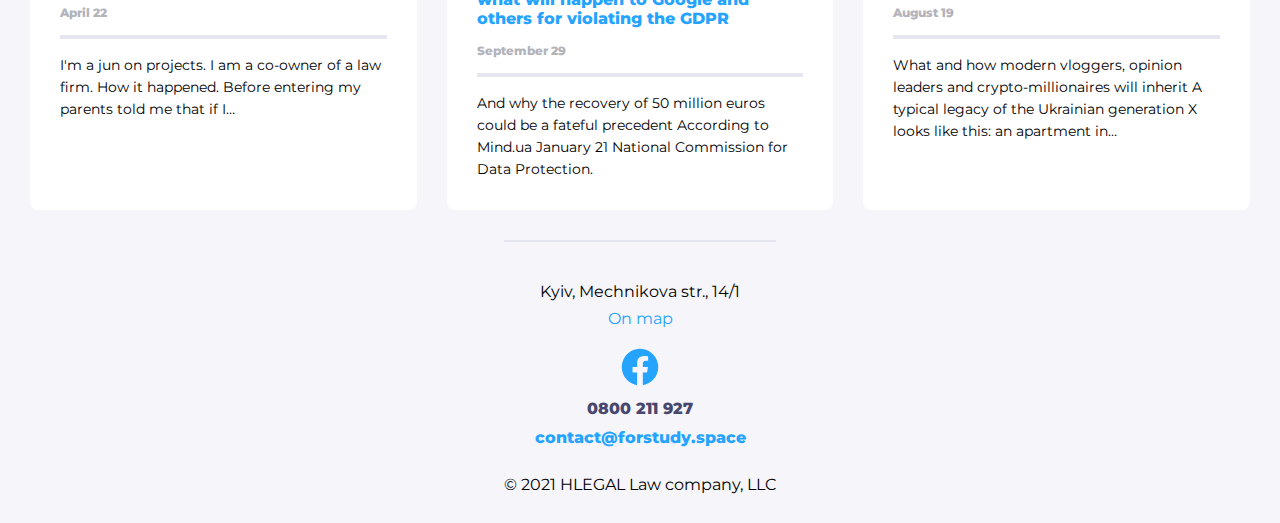
==== commit 9752e30a: "burgerMenu" ====
--- a/index.html
+++ b/index.html
@@ -1,386 +1,388 @@
 <!doctype html>
 <html lang="en">
 <head>
-    <meta charset="UTF-8"/>
-    <meta name="viewport" content="width=device-width, initial-scale=1.0"/>
-    <title>hLegal</title>
-    <link rel="stylesheet" href="style/style.css"/>
+		<meta charset="UTF-8"/>
+		<meta name="viewport" content="width=device-width, initial-scale=1.0"/>
+		<title>hLegal</title>
+		<link rel="stylesheet" href="style/style.css"/>
 </head>
 <body>
 <section class="splash">
-    <div class="background-gradient">
-        <div class="splash__block">
-            <div class="contacts-mobile">
-                <div class="change-language">
-                    <button class="change-language__item">УК</button>
-                    <button class="change-language__item">РУ</button>
-                    <button autofocus class="change-language__item">EN</button>
-                </div>
-                <a class="contact__number" href="tel:+380800 211 927">0800 211 927</a>
-            </div>
-            <header class="header">
-                <nav class="navigation">
-                    <div class="change-language">
-                        <a href="#" class="change-language__item">УК</a>
-                        <a href="#" class="change-language__item">РУ</a>
-                        <a href="#" autofocus class="change-language__item">EN</a>
-                    </div>
-                    <a class="locale-address"
-                       href="https://www.google.com/maps/place/Mechnykova+St,+14%2F1,+Kyiv,+02000/data=!4m2!3m1!1s0x40d4cf07295b8e39:0x17b2112e2dc0e7a?sa=X&ved=1t:242&ictx=111">
-                        Kyiv, Mechnikova str., 14/1
-                    </a>
-                    <a class="contact__number" href="tel:+380800 211 927">0800 211 927</a>
-                    <a target="_blank" href="https://facebook.com">
-                        <img src="./image/symbol/facebook-icon.svg" alt="Facebook">
-                    </a>
-                </nav>
-                <div class="logo">
-                    <img class="header__logo" src="./image/symbol/logo-header.svg" alt="hLegal">
-                    <img class="slash-mobile" src="./image/symbol/slash.svg" alt="slash">
-                    <p class="header__name-page">
-                        services
-                    </p>
-                </div>
-                <button id="hamburger__button" class="navigation-mobile">
-                    <img src="./image/symbol/hamburger-button.svg" alt="Navigation">
-                </button>
-                <nav id="navigation__mobile" class="navigation__menu-mobile">
-                    <div class="nav-elements">
-                        <div class="btn-close-nav">
-                            <button id="close__button-nav-mobile" class="close__menu__nav__mobl">
-                                <svg width="32" height="32" viewBox="0 0 32 32" fill="none"
-                                     xmlns="http://www.w3.org/2000/svg">
-                                    <path d="M7 7L25 25" stroke="#EC6F5D" stroke-width="2"/>
-                                    <path d="M25 7L7 25" stroke="#EC6F5D" stroke-width="2"/>
-                                </svg>
-                            </button>
-                        </div>
-                        <div class="nav-block-element">
-                            <a class="navigation__menu-mobile__item" href="#">about us</a>
-                            <a class="navigation__menu-mobile__item" href="#">послуги</a>
-                            <a class="navigation__menu-mobile__item" href="#">команда</a>
-                            <a class="navigation__menu-mobile__item" href="#">публікації</a>
-                            <a class="navigation__menu-mobile__item" href="#">контакти</a>
-                        </div>
-                    </div>
-                </nav>
-            </header>
-            <h1 class="splash__title wrapper">
-                you legal solutions provider
-            </h1>
-            <div class="arrow-link__block">
-                <a class="arrow-link" href="#experience-scroll">
-                    <img src="./image/symbol/circle-arrow-bottom.svg" alt="">
-                </a>
-            </div>
-        </div>
-        <div id="experience-scroll" class="experience">
-            <div class="experience__list">
-                <h4 class="experience__list__title">Consistent</h4>
-                <h4 class="experience__list__title">Customer oriented</h4>
-                <h4 class="experience__list__title">Innovative</h4>
-                <h4 class="experience__list__title">Business oriented</h4>
-            </div>
-            <div class="wrapper">
-                <div class="experience__description">
-                    <h4 class="experience__description__title">
-                        We turn the idea of legal services
-                    </h4>
-                    <p class="experience__description__inner">
-                        Consolidating many years of experience and practice, the company's lawyers accompany complex
-                        projects and achieve a number of important decisions for the industry. Many of them form the
-                        practice of applying the law of the sea in Ukraine.
-                    </p>
-                </div>
-            </div>
-            <div class="frame-title wrapper">
-                <a class="service-title-link" href="#"
-                >Services
-                    <svg
-                            class="service-title-link"
-                            fill="none"
-                            height="13"
-                            viewBox="0 0 12 13"
-                            width="12"
-                            xmlns="http://www.w3.org/2000/svg"
-                    >
-                        <path
-                                class="hover-icon-title-link"
-                                d="M3.5 2L8 6.5L3.5 11"
-                                stroke="#24A3FF"
-                                stroke-width="2"></path>
-                    </svg>
-                </a>
-                <h1 class="service-title">What can we do better than others?</h1>
-            </div>
-            <div class="service-card wrapper">
-                <div class="card">
-                    <div class="card-icon-border">
+		<div class="background-gradient">
+				<div class="splash__block">
+						<div class="contacts-mobile">
+								<div class="change-language">
+										<button class="change-language__item">УК</button>
+										<button class="change-language__item">РУ</button>
+										<button autofocus class="change-language__item">EN</button>
+								</div>
+								<a class="contact__number" href="tel:+380800 211 927">0800 211 927</a>
+						</div>
+						<header class="header">
+								<nav class="navigation">
+										<div class="change-language">
+												<a href="#" class="change-language__item">УК</a>
+												<a href="#" class="change-language__item">РУ</a>
+												<a href="#" autofocus class="change-language__item">EN</a>
+										</div>
+										<a class="locale-address"
+											 href="https://www.google.com/maps/place/Mechnykova+St,+14%2F1,+Kyiv,+02000/data=!4m2!3m1!1s0x40d4cf07295b8e39:0x17b2112e2dc0e7a?sa=X&ved=1t:242&ictx=111">
+												Kyiv, Mechnikova str., 14/1
+										</a>
+										<a class="contact__number" href="tel:+380800 211 927">0800 211 927</a>
+										<a target="_blank" href="https://facebook.com">
+												<img src="./image/symbol/facebook-icon.svg" alt="Facebook">
+										</a>
+								</nav>
+								<div class="logo">
+										<img class="header__logo" src="./image/symbol/logo-header.svg" alt="hLegal">
+										<img class="slash-mobile" src="./image/symbol/slash.svg" alt="slash">
+										<p class="header__name-page">
+												services
+										</p>
+								</div>
+								<button id="hamburger__button" class="navigation-mobile">
+										<img src="./image/symbol/hamburger-button.svg" alt="Navigation">
+								</button>
+								<nav id="navigation__mobile" class="navigation__menu-mobile">
+										<div class="nav-elements">
+												<div class="btn-close-nav">
+														<button id="close__button-nav-mobile" class="close__menu__nav__mobl">
+																<svg class="icon__close__nav" width="32" height="32" viewBox="0 0 32 32" fill="none"
+																		 xmlns="http://www.w3.org/2000/svg">
+																		<path d="M7 7L25 25" stroke="#EC6F5D" stroke-width="2"/>
+																		<path d="M25 7L7 25" stroke="#EC6F5D" stroke-width="2"/>
+																</svg>
+														</button>
+												</div>
+												<div class="nav-block-element">
+														<a class="navigation__menu-mobile__item" href="#">about us</a>
+														<a class="navigation__menu-mobile__item" href="#">послуги</a>
+														<a class="navigation__menu-mobile__item" href="#">команда</a>
+														<a class="navigation__menu-mobile__item" href="#">публікації</a>
+														<a class="navigation__menu-mobile__item" href="#">контакти</a>
+												</div>
+										</div>
+								</nav>
+						</header>
+						<h1 class="splash__title wrapper">
+								you legal solutions provider
+						</h1>
+						<div class="arrow-link__block">
+								<a class="arrow-link" href="#experience-scroll">
+										<img src="./image/symbol/circle-arrow-bottom.svg" alt="">
+								</a>
+						</div>
+				</div>
+				<div id="experience-scroll" class="experience">
+						<div class="experience__list">
+								<h4 class="experience__list__title">Consistent</h4>
+								<h4 class="experience__list__title">Customer oriented</h4>
+								<h4 class="experience__list__title">Innovative</h4>
+								<h4 class="experience__list__title">Business oriented</h4>
+						</div>
+						<div class="wrapper">
+								<div class="experience__description">
+										<h4 class="experience__description__title">
+												We turn the idea of legal services
+										</h4>
+										<p class="experience__description__inner">
+												Consolidating many years of experience and practice, the company's lawyers accompany complex
+												projects and achieve a number of important decisions for the industry. Many of them form the
+												practice of applying the law of the sea in Ukraine.
+										</p>
+								</div>
+						</div>
+						<div class="frame-title wrapper">
+								<a class="service-title-link" href="#"
+								>Services
+										<svg
+														class="service-title-link"
+														fill="none"
+														height="13"
+														viewBox="0 0 12 13"
+														width="12"
+														xmlns="http://www.w3.org/2000/svg"
+										>
+												<path
+																class="hover-icon-title-link"
+																d="M3.5 2L8 6.5L3.5 11"
+																stroke="#24A3FF"
+																stroke-width="2"></path>
+										</svg>
+								</a>
+								<h1 class="service-title">What can we do better than others?</h1>
+						</div>
+						<div class="service-card wrapper">
+								<div class="card">
+										<div class="card-icon-border">
 								<span class="card-icon icon-Ecommerce"
-                ><span class="path1"></span><span class="path2"></span
-                ><span class="path3"></span
-                ></span>
-                    </div>
-                    <h2 class="card-title">IT and e-commerce</h2>
-                    <p class="description">
-                        An endless stream of contracts, tax issues, labor relations,
-                        corporate papers - legal work distracts you from doing business.
-                        But there is not much work to do to hire an in-house lawyer.
-                    </p>
-                </div>
-                <div class="card">
-                    <div class="card-icon-border">
-                        <span class="card-icon icon-Support"></span>
-                    </div>
-                    <h2 class="card-title">Comprehensive daily legal support</h2>
-                    <p class="description">
-                        In addition, over time, the work will become the same type and
-                        uninteresting for a full-time lawyer. And we know very well how
-                        difficult it is to find a good candidate with experience in the
-                        field of information technology in Ukraine.
-                    </p>
-                </div>
-                <div class="card">
-                    <div class="card-icon-border">
-                        <span class="card-icon icon-Coprorate"></span>
-                    </div>
-                    <h2 class="card-title">Structuring corporate relationships</h2>
-                    <p class="description">
-                        Instead of just providing legal services, we will hire a lawyer
-                        or a whole team that will fit into the daily life of your
-                        company.
-                    </p>
-                </div>
-                <div class="card">
-                    <div class="card-icon-border">
-                        <span class="card-icon icon-Trust"></span>
-                    </div>
-                    <h2 class="card-title">Building contractual relations</h2>
-                    <p class="description">
-                        Once a week, or week after month, you have your own lawyer by
-                        your side. Anyone in the company can catch it at the coffee
-                        maker and just talk about current affairs instead of waiting for
-                        update status.
-                    </p>
-                </div>
-                <div class="card">
-                    <div class="card-icon-border">
-                        <span class="card-icon icon-Protection"></span>
-                    </div>
-                    <h2 class="card-title">
-                        Protection of business, intellectual property
-                    </h2>
-                    <p class="description">
-                        And all the other time he will work on new diverse projects, so
-                        he will definitely not stop in professional development. One way
-                        or another, all Axon Partners will work for you instead of a
-                        corporate lawyer.
-                    </p>
-                </div>
-                <div class="card">
-                    <div class="card-icon-border">
-                        <span class="card-icon icon-Court"></span>
-                    </div>
-                    <h2 class="card-title">Judicial representation</h2>
-                    <p class="description">
-                        Is it a small, medium-sized company or a market leader? Local
-                        business or multinational company? Do you have your own legal
-                        department or not?
-                    </p>
-                </div>
-            </div>
-        </div>
-    </div>
-    <div class="background-block">
-        <div class="broder-splash"></div>
-        <div class="broder-splash"></div>
-    </div>
+								><span class="path1"></span><span class="path2"></span
+								><span class="path3"></span
+								></span>
+										</div>
+										<h2 class="card-title">IT and e-commerce</h2>
+										<p class="description">
+												An endless stream of contracts, tax issues, labor relations,
+												corporate papers - legal work distracts you from doing business.
+												But there is not much work to do to hire an in-house lawyer.
+										</p>
+								</div>
+								<div class="card">
+										<div class="card-icon-border">
+												<span class="card-icon icon-Support"></span>
+										</div>
+										<h2 class="card-title">Comprehensive daily legal support</h2>
+										<p class="description">
+												In addition, over time, the work will become the same type and
+												uninteresting for a full-time lawyer. And we know very well how
+												difficult it is to find a good candidate with experience in the
+												field of information technology in Ukraine.
+										</p>
+								</div>
+								<div class="card">
+										<div class="card-icon-border">
+												<span class="card-icon icon-Coprorate"></span>
+										</div>
+										<h2 class="card-title">Structuring corporate relationships</h2>
+										<p class="description">
+												Instead of just providing legal services, we will hire a lawyer
+												or a whole team that will fit into the daily life of your
+												company.
+										</p>
+								</div>
+								<div class="card">
+										<div class="card-icon-border">
+												<span class="card-icon icon-Trust"></span>
+										</div>
+										<h2 class="card-title">Building contractual relations</h2>
+										<p class="description">
+												Once a week, or week after month, you have your own lawyer by
+												your side. Anyone in the company can catch it at the coffee
+												maker and just talk about current affairs instead of waiting for
+												update status.
+										</p>
+								</div>
+								<div class="card">
+										<div class="card-icon-border">
+												<span class="card-icon icon-Protection"></span>
+										</div>
+										<h2 class="card-title">
+												Protection of business, intellectual property
+										</h2>
+										<p class="description">
+												And all the other time he will work on new diverse projects, so
+												he will definitely not stop in professional development. One way
+												or another, all Axon Partners will work for you instead of a
+												corporate lawyer.
+										</p>
+								</div>
+								<div class="card">
+										<div class="card-icon-border">
+												<span class="card-icon icon-Court"></span>
+										</div>
+										<h2 class="card-title">Judicial representation</h2>
+										<p class="description">
+												Is it a small, medium-sized company or a market leader? Local
+												business or multinational company? Do you have your own legal
+												department or not?
+										</p>
+								</div>
+						</div>
+				</div>
+		</div>
+		<div class="background-block">
+				<div class="broder-splash"></div>
+				<div class="broder-splash"></div>
+		</div>
 </section>
 <section class="team">
-    <div class="wrapper">
-        <div class="frame-team-title">
-            <img
-                    class="image-team-title"
-                    src="image/team-photos/team-1.png"
-                    alt="member-team"
-            />
-            <div class="content-team-block">
-                <a class="service-title-link" href="#"
-                >Команда
-                    <svg
-                            class="service-title-link"
-                            fill="none"
-                            height="13"
-                            viewBox="0 0 12 13"
-                            width="12"
-                            xmlns="http://www.w3.org/2000/svg"
-                    >
-                        <path
-                                class="hover-icon-title-link"
-                                d="M3.5 2L8 6.5L3.5 11"
-                                stroke="#24A3FF"
-                                stroke-width="2"></path>
-                    </svg>
-                </a>
-                <h2 class="team-title">
-                    Ми звикли брати на себе відповідальність та завжди гарантуємо
-                    чесну, вчасну допомогу, навіть у ситуаціях, коли більшість
-                    безсилі.
-                </h2>
-                <div class="block-member-team">
-                    <h4 class="name-member-team">Олександр Олександровський</h4>
-                    <p class="about-member-team">Керуючий партнер</p>
-                </div>
-            </div>
-        </div>
-    </div>
+		<div class="wrapper">
+				<div class="frame-team-title">
+						<img
+										class="image-team-title"
+										src="image/team-photos/team-1.png"
+										alt="member-team"
+						/>
+						<div class="content-team-block">
+								<a class="service-title-link" href="#"
+								>Команда
+										<svg
+														class="service-title-link"
+														fill="none"
+														height="13"
+														viewBox="0 0 12 13"
+														width="12"
+														xmlns="http://www.w3.org/2000/svg"
+										>
+												<path
+																class="hover-icon-title-link"
+																d="M3.5 2L8 6.5L3.5 11"
+																stroke="#24A3FF"
+																stroke-width="2"></path>
+										</svg>
+								</a>
+								<h2 class="team-title">
+										Ми звикли брати на себе відповідальність та завжди гарантуємо
+										чесну, вчасну допомогу, навіть у ситуаціях, коли більшість
+										безсилі.
+								</h2>
+								<div class="block-member-team">
+										<h4 class="name-member-team">Олександр Олександровський</h4>
+										<p class="about-member-team">Керуючий партнер</p>
+								</div>
+						</div>
+				</div>
+		</div>
 </section>
 <section class="clients">
-    <div class="clients-title-center">
-        <h3 class="clients-title">They already trust us</h3>
-    </div>
-    <div class="clients-cards">
-        <div class="clients-card">
-            <img src="/image/clients/Hillel-Logo.svg" alt="Hillel-Logo"/>
-        </div>
-        <div class="clients-card">
-            <img src="/image/clients/wannabiz.svg" alt=""/>
-        </div>
-        <div class="clients-card">
-            <img src="/image/clients/tapgerine.svg" alt=""/>
-        </div>
-        <div class="clients-card">
-            <img src="/image/clients/3dlook.svg" alt=""/>
-        </div>
-        <div class="clients-card">
-            <img src="/image/clients/arangear.svg" alt=""/>
-        </div>
-        <div class="clients-card">
-            <img src="/image/clients/adtelligent.svg" alt=""/>
-        </div>
-        <div class="clients-card">
-            <img src="/image/clients/clickky.svg" alt=""/>
-        </div>
-        <div class="clients-card">
-            <img src="/image/clients/ecolease.svg" alt=""/>
-        </div>
-        <div class="clients-card">
-            <img src="/image/clients/infratek.svg" alt=""/>
-        </div>
-        <div class="clients-card">
-            <img src="/image/clients/sity-park-logo.svg" alt=""/>
-        </div>
-        <div class="clients-card">
-            <img src="/image/clients/art-print-studio.svg" alt=""/>
-        </div>
-        <div class="clients-card">
-            <img src="/image/clients/ultimate-card.svg" alt=""/>
-        </div>
-    </div>
+		<div class="clients-title-center">
+				<h3 class="clients-title">They already trust us</h3>
+		</div>
+		<div class="clients-cards">
+				<div class="clients-card">
+						<img src="/image/clients/Hillel-Logo.svg" alt="Hillel-Logo"/>
+				</div>
+				<div class="clients-card">
+						<img src="/image/clients/wannabiz.svg" alt=""/>
+				</div>
+				<div class="clients-card">
+						<img src="/image/clients/tapgerine.svg" alt=""/>
+				</div>
+				<div class="clients-card">
+						<img src="/image/clients/3dlook.svg" alt=""/>
+				</div>
+				<div class="clients-card">
+						<img src="/image/clients/arangear.svg" alt=""/>
+				</div>
+				<div class="clients-card">
+						<img src="/image/clients/adtelligent.svg" alt=""/>
+				</div>
+				<div class="clients-card">
+						<img src="/image/clients/clickky.svg" alt=""/>
+				</div>
+				<div class="clients-card">
+						<img src="/image/clients/ecolease.svg" alt=""/>
+				</div>
+				<div class="clients-card">
+						<img src="/image/clients/infratek.svg" alt=""/>
+				</div>
+				<div class="clients-card">
+						<img src="/image/clients/sity-park-logo.svg" alt=""/>
+				</div>
+				<div class="clients-card">
+						<img src="/image/clients/art-print-studio.svg" alt=""/>
+				</div>
+				<div class="clients-card">
+						<img src="/image/clients/ultimate-card.svg" alt=""/>
+				</div>
+		</div>
 </section>
 <section class="publication">
-    <div class="wrapper">
-        <a class="service-title-link" href="#"
-        >Publications
-            <svg
-                    class="service-title-icon"
-                    fill="none"
-                    height="13"
-                    viewBox="0 0 12 13"
-                    width="12"
-                    xmlns="http://www.w3.org/2000/svg"
-            >
-                <path
-                        class="hover-icon-title-link"
-                        d="M3.5 2L8 6.5L3.5 11"
-                        stroke="#24A3FF"
-                        stroke-width="2"></path>
-            </svg>
-        </a>
-        <h2 class="publication__title">
-            We have something to tell
-        </h2>
-        <div class="publication__cards">
-            <div class="publication__card">
-                <img class="publication__card__image" src="./image/publication/publication-1.png" alt="image">
-                <div class="publication__card__information">
-                    <a class="publication__card__information__link" href="#">
-                        <h3 class="publication__card__information__title">
-                            Equity associate
-                        </h3>
-                    </a>
-                    <time class="publication__card__information__date" datetime="04-23">April 22</time>
-                    <p class="publication__card__description">
-                        I'm a jun on projects. I am a co-owner of a law firm. How it happened. Before entering my
-                        parents
-                        told
-                        me that if I…
-                    </p>
-                </div>
-            </div>
-            <div class="publication__card">
-                <img class="publication__card__image" src="./image/publication/publication-2.png" alt="image">
-                <div class="publication__card__information">
-                    <a class="publication__card__information__link" href="#">
-                        <h3 class="publication__card__information__title">
-                            Penalty for the Good Corporation: what will happen to Google and others for violating the
-                            GDPR
-                        </h3>
-                    </a>
-                    <time class="publication__card__information__date" datetime="09-29">September 29</time>
-                    <p class="publication__card__description">
-                        And why the recovery of 50 million euros could be a fateful precedent According to Mind.ua
-                        January 21 National Commission for Data Protection.
-                    </p>
-                </div>
-            </div>
-            <div class="publication__card">
-                <img class="publication__card__image" src="./image/publication/publication-3.png" alt="image">
-                <div class="publication__card__information">
-                    <a class="publication__card__information__link" href="#">
-                        <h3 class="publication__card__information__title">
-                            Millennial Testament
-                        </h3>
-                    </a>
+		<div class="wrapper">
+				<div class="server-title-block">
+						<a class="service-title-link" href="#"
+						>Publications
+								<svg
+												class="service-title-icon"
+												fill="none"
+												height="13"
+												viewBox="0 0 12 13"
+												width="12"
+												xmlns="http://www.w3.org/2000/svg"
+								>
+										<path
+														class="hover-icon-title-link"
+														d="M3.5 2L8 6.5L3.5 11"
+														stroke="#24A3FF"
+														stroke-width="2"></path>
+								</svg>
+						</a>
+						<h2 class="publication__title">
+								We have something to tell
+						</h2>
+				</div>
+				<div class="publication__cards">
+						<div class="publication__card">
+								<img class="publication__card__image" src="./image/publication/publication-1.png" alt="image">
+								<div class="publication__card__information">
+										<a class="publication__card__information__link" href="#">
+												<h3 class="publication__card__information__title">
+														Equity associate
+												</h3>
+										</a>
+										<time class="publication__card__information__date" datetime="04-23">April 22</time>
+										<p class="publication__card__description">
+												I'm a jun on projects. I am a co-owner of a law firm. How it happened. Before entering my
+												parents
+												told
+												me that if I…
+										</p>
+								</div>
+						</div>
+						<div class="publication__card">
+								<img class="publication__card__image" src="./image/publication/publication-2.png" alt="image">
+								<div class="publication__card__information">
+										<a class="publication__card__information__link" href="#">
+												<h3 class="publication__card__information__title">
+														Penalty for the Good Corporation: what will happen to Google and others for violating the
+														GDPR
+												</h3>
+										</a>
+										<time class="publication__card__information__date" datetime="09-29">September 29</time>
+										<p class="publication__card__description">
+												And why the recovery of 50 million euros could be a fateful precedent According to Mind.ua
+												January 21 National Commission for Data Protection.
+										</p>
+								</div>
+						</div>
+						<div class="publication__card">
+								<img class="publication__card__image" src="./image/publication/publication-3.png" alt="image">
+								<div class="publication__card__information">
+										<a class="publication__card__information__link" href="#">
+												<h3 class="publication__card__information__title">
+														Millennial Testament
+												</h3>
+										</a>
 
-                    <time class="publication__card__information__date" datetime="08-19">August 19</time>
+										<time class="publication__card__information__date" datetime="08-19">August 19</time>
 
-                    <p class="publication__card__description">
-                        What and how modern vloggers, opinion leaders and crypto-millionaires will inherit A typical
-                        legacy of the Ukrainian generation X looks like this: an apartment in…
-                    </p>
-                </div>
-            </div>
-        </div>
-    </div>
+										<p class="publication__card__description">
+												What and how modern vloggers, opinion leaders and crypto-millionaires will inherit A typical
+												legacy of the Ukrainian generation X looks like this: an apartment in…
+										</p>
+								</div>
+						</div>
+				</div>
+		</div>
 </section>
 <footer>
-    <div class="wrapper">
-        <div class="address-on-map">
-            <p class="address-on-map-title">
-                Kyiv, Mechnikova str., 14/1
-            </p>
-            <a class="footer__locale-address"
-               href="https://www.google.com/maps/place/Mechnykova+St,+14%2F1,+Kyiv,+02000/data=!4m2!3m1!1s0x40d4cf07295b8e39:0x17b2112e2dc0e7a?sa=X&ved=1t:242&ictx=111">
-                On map
-            </a>
-        </div>
-        <div class="contact-link">
-            <a class="contact-link__facebook" href="https://facebook.com">
-                <!--                <img class="contact-link__facebook__icon" src="./image/symbol/facebook-icon.svg" alt="facebook">-->
-                <svg id="facebook-icon" width="38" height="38" viewBox="0 0 24 25" fill="none"
-                     xmlns="http://www.w3.org/2000/svg">
-                    <path d="M24 12.5733C24 5.90541 18.6274 0.5 12 0.5C5.37258 0.5 0 5.90541 0 12.5733C0 18.5995 4.38823 23.5943 10.125 24.5V16.0633H7.07813V12.5733H10.125V9.91343C10.125 6.88755 11.9165 5.21615 14.6576 5.21615C15.9705 5.21615 17.3438 5.45195 17.3438 5.45195V8.42313H15.8306C14.3399 8.42313 13.875 9.35379 13.875 10.3086V12.5733H17.2031L16.6711 16.0633H13.875V24.5C19.6118 23.5943 24 18.5995 24 12.5733Z"
-                          fill="currentColor"/>
-                </svg>
-            </a>
-            <a class="contact-link__tel" href="tel:+380800 211 927">0800 211 927</a>
-            <a class="contact-link__mail" href="mailto:contact@forstudy.space">contact@forstudy.space</a>
-        </div>
-        <p class="footer__copyright">
-            © 2021 HLEGAL Law company, LLC
-        </p>
-    </div>
+		<div class="wrapper">
+				<div class="address-on-map">
+						<p class="address-on-map-title">
+								Kyiv, Mechnikova str., 14/1
+						</p>
+						<a class="footer__locale-address"
+							 href="https://www.google.com/maps/place/Mechnykova+St,+14%2F1,+Kyiv,+02000/data=!4m2!3m1!1s0x40d4cf07295b8e39:0x17b2112e2dc0e7a?sa=X&ved=1t:242&ictx=111">
+								On map
+						</a>
+				</div>
+				<div class="contact-link">
+						<a class="contact-link__facebook" href="https://facebook.com">
+								<!--                <img class="contact-link__facebook__icon" src="./image/symbol/facebook-icon.svg" alt="facebook">-->
+								<svg id="facebook-icon" width="38" height="38" viewBox="0 0 24 25" fill="none"
+										 xmlns="http://www.w3.org/2000/svg">
+										<path d="M24 12.5733C24 5.90541 18.6274 0.5 12 0.5C5.37258 0.5 0 5.90541 0 12.5733C0 18.5995 4.38823 23.5943 10.125 24.5V16.0633H7.07813V12.5733H10.125V9.91343C10.125 6.88755 11.9165 5.21615 14.6576 5.21615C15.9705 5.21615 17.3438 5.45195 17.3438 5.45195V8.42313H15.8306C14.3399 8.42313 13.875 9.35379 13.875 10.3086V12.5733H17.2031L16.6711 16.0633H13.875V24.5C19.6118 23.5943 24 18.5995 24 12.5733Z"
+													fill="currentColor"/>
+								</svg>
+						</a>
+						<a class="contact-link__tel" href="tel:+380800 211 927">0800 211 927</a>
+						<a class="contact-link__mail" href="mailto:contact@forstudy.space">contact@forstudy.space</a>
+				</div>
+				<p class="footer__copyright">
+						© 2021 HLEGAL Law company, LLC
+				</p>
+		</div>
 </footer>
 <script src="main.js"></script>
 </body>
--- a/style/style.css
+++ b/style/style.css
@@ -204,6 +204,8 @@
 .navigation-mobile {
   border: none;
   background: none;
+  padding: 0;
+  display: flex;
 }
 .navigation-mobile:active {
   border-radius: 8px;
@@ -256,7 +258,7 @@
 
 .logo {
   display: flex;
-  align-items: center;
+  align-items: start;
   margin-top: 15px;
   gap: 4px;
 }
@@ -432,11 +434,19 @@
 
 .close__menu__nav__mobl {
   border: none;
+  display: flex;
   background: none;
+  transition-duration: 0.4s;
+  padding: 0;
+}
+.close__menu__nav__mobl:hover {
+  cursor: pointer;
+  transform: rotate(180deg);
 }
 
 .btn-close-nav {
   margin-left: auto;
+  margin-right: 12px;
   border-radius: 12px 12px 0 0;
 }
 
@@ -760,7 +770,14 @@
   gap: 60px;
 }
 
+.server-title-block {
+  display: flex;
+  flex-direction: column;
+  align-items: flex-start;
+}
+
 .publication__title {
+  display: inline-block;
   font-weight: 700;
   font-size: 30px;
   line-height: 36px;
@@ -812,6 +829,23 @@
   line-height: 19px;
 }
 
+@media (min-width: 768px) {
+  .publication__cards {
+    grid-template-columns: repeat(2, 1fr);
+  }
+  .publication__cards .publication__card:nth-child(3) {
+    grid-column: 1/-1;
+  }
+}
+@media (min-width: 1024px) {
+  .publication__cards {
+    grid-template-columns: repeat(3, 1fr);
+    gap: 30px;
+  }
+  .publication__cards .publication__card:nth-child(3) {
+    grid-column: auto;
+  }
+}
 footer {
   display: flex;
   flex-direction: row;
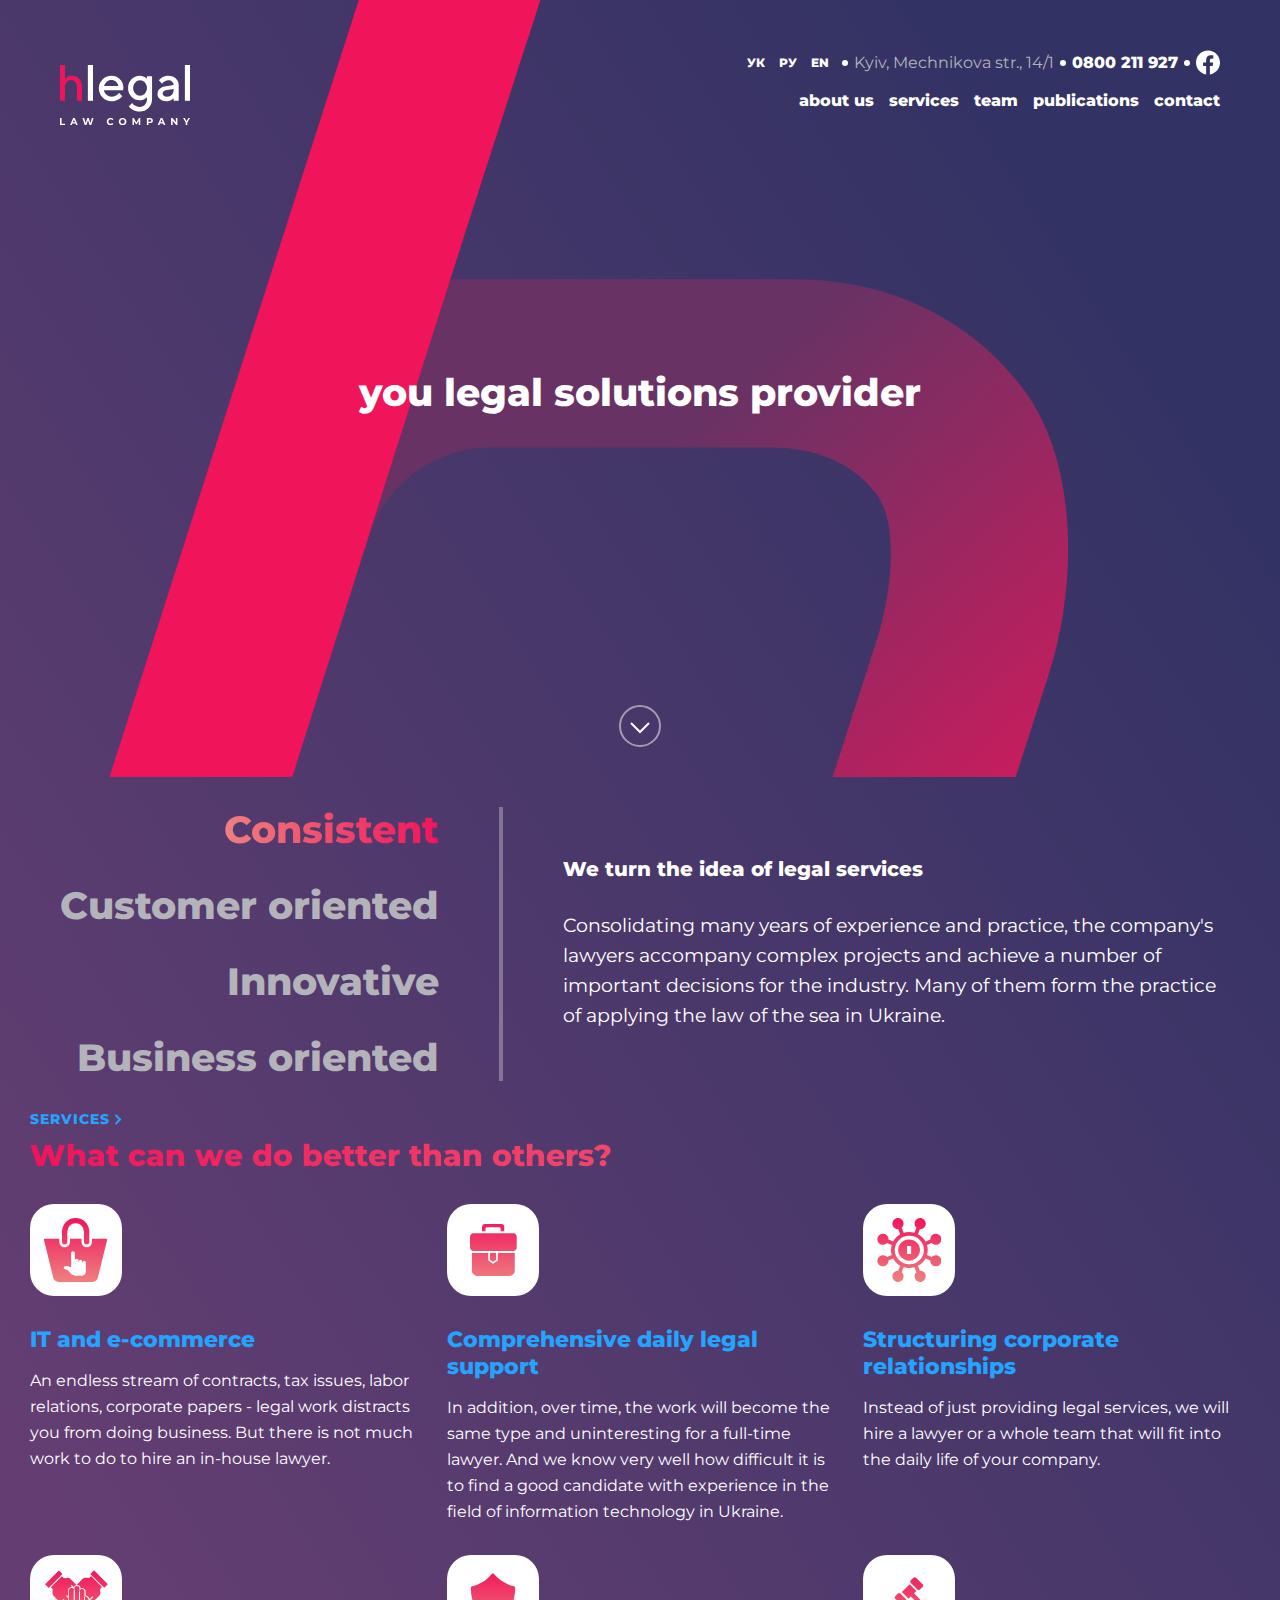
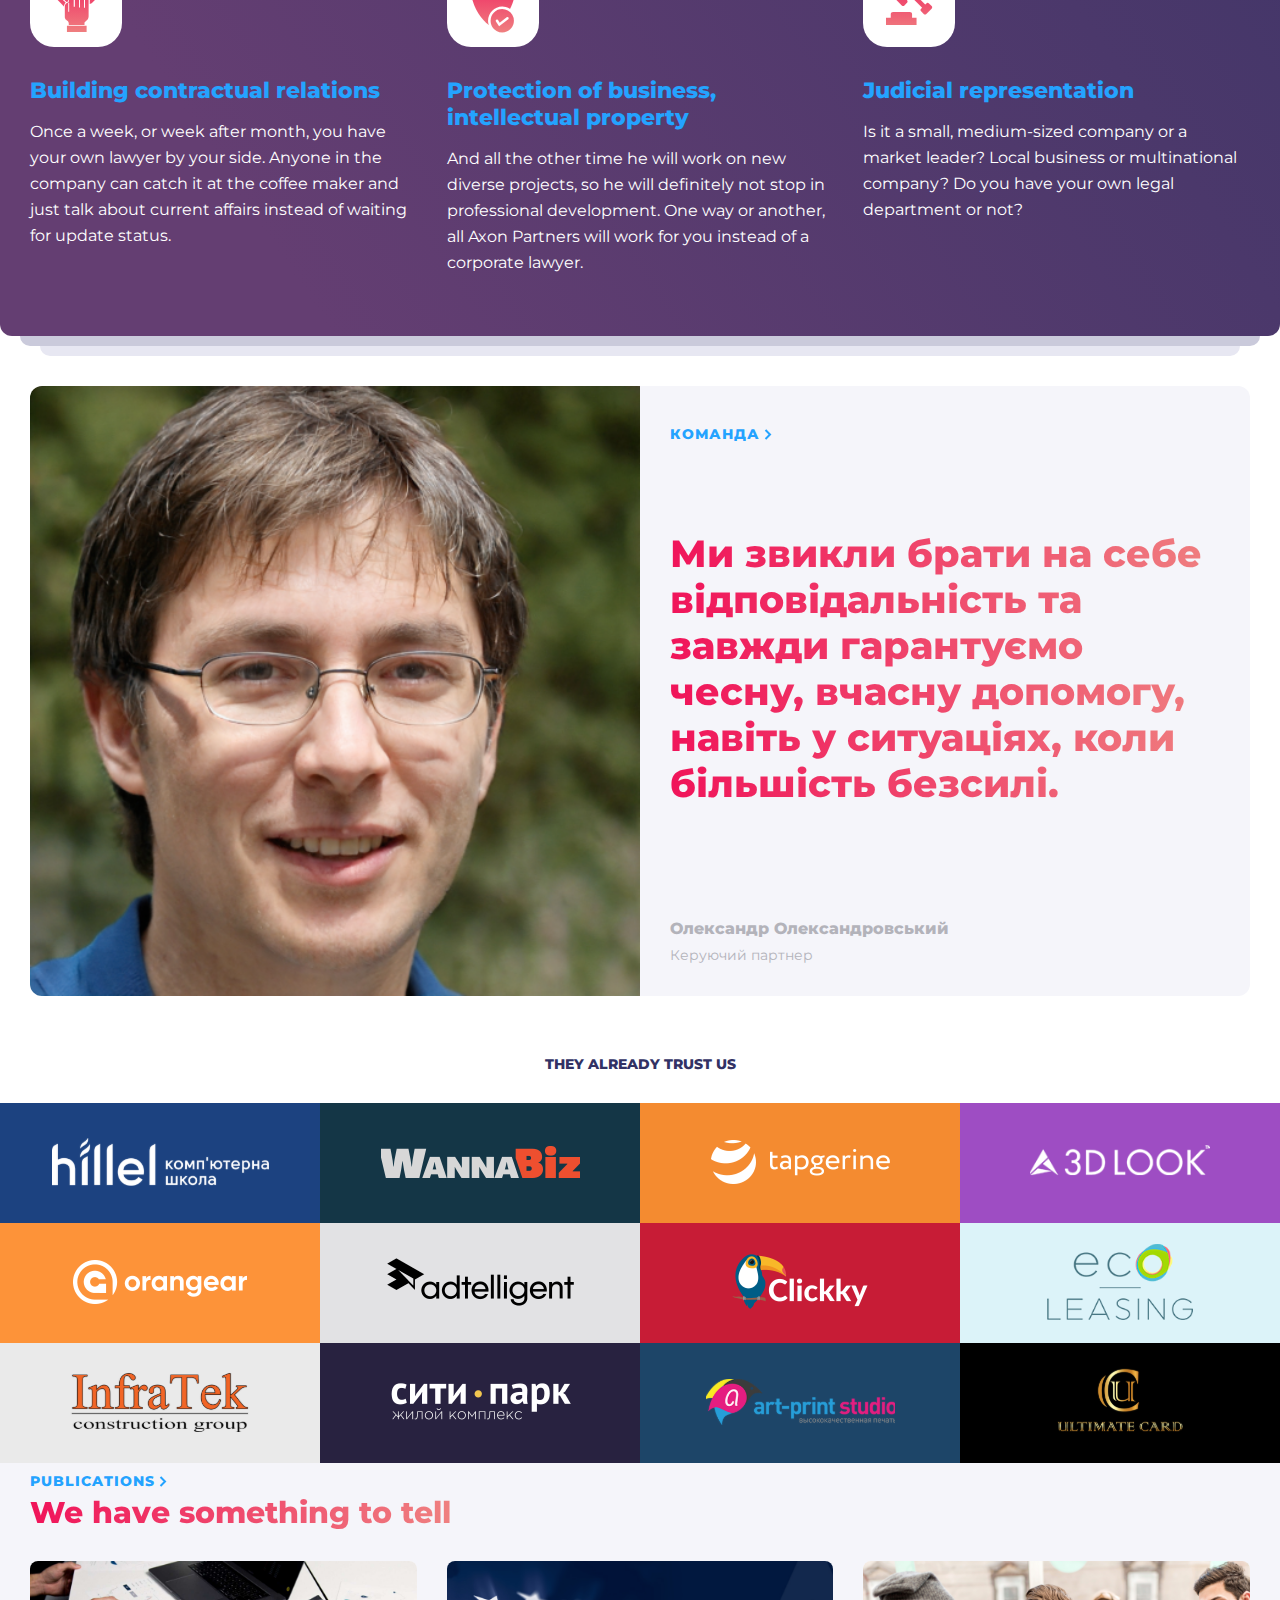
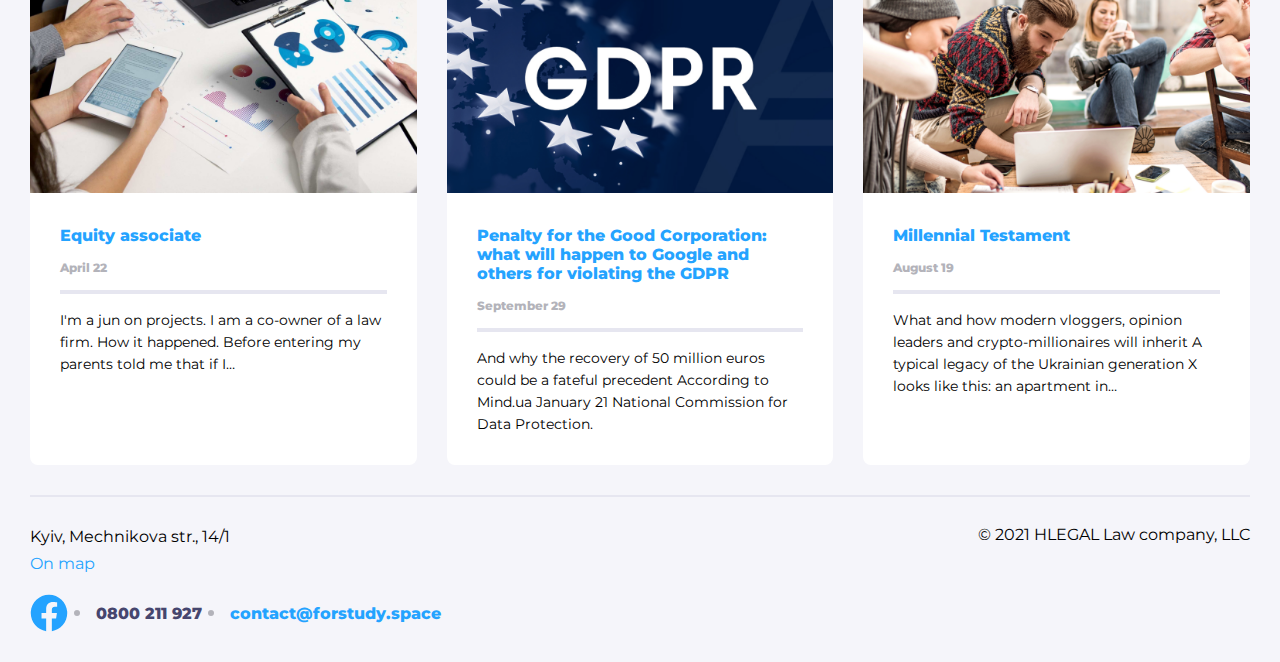
==== commit 3026bcd6: "addaptive" ====
--- a/index.html
+++ b/index.html
@@ -1,388 +1,439 @@
 <!doctype html>
 <html lang="en">
 <head>
-		<meta charset="UTF-8"/>
-		<meta name="viewport" content="width=device-width, initial-scale=1.0"/>
-		<title>hLegal</title>
-		<link rel="stylesheet" href="style/style.css"/>
+    <meta charset="UTF-8"/>
+    <meta name="viewport" content="width=device-width, initial-scale=1.0"/>
+    <title>hLegal</title>
+    <link rel="stylesheet" href="style/style.css"/>
 </head>
 <body>
 <section class="splash">
-		<div class="background-gradient">
-				<div class="splash__block">
-						<div class="contacts-mobile">
-								<div class="change-language">
-										<button class="change-language__item">УК</button>
-										<button class="change-language__item">РУ</button>
-										<button autofocus class="change-language__item">EN</button>
-								</div>
-								<a class="contact__number" href="tel:+380800 211 927">0800 211 927</a>
-						</div>
-						<header class="header">
-								<nav class="navigation">
-										<div class="change-language">
-												<a href="#" class="change-language__item">УК</a>
-												<a href="#" class="change-language__item">РУ</a>
-												<a href="#" autofocus class="change-language__item">EN</a>
-										</div>
-										<a class="locale-address"
-											 href="https://www.google.com/maps/place/Mechnykova+St,+14%2F1,+Kyiv,+02000/data=!4m2!3m1!1s0x40d4cf07295b8e39:0x17b2112e2dc0e7a?sa=X&ved=1t:242&ictx=111">
-												Kyiv, Mechnikova str., 14/1
-										</a>
-										<a class="contact__number" href="tel:+380800 211 927">0800 211 927</a>
-										<a target="_blank" href="https://facebook.com">
-												<img src="./image/symbol/facebook-icon.svg" alt="Facebook">
-										</a>
-								</nav>
-								<div class="logo">
-										<img class="header__logo" src="./image/symbol/logo-header.svg" alt="hLegal">
-										<img class="slash-mobile" src="./image/symbol/slash.svg" alt="slash">
-										<p class="header__name-page">
-												services
-										</p>
-								</div>
-								<button id="hamburger__button" class="navigation-mobile">
-										<img src="./image/symbol/hamburger-button.svg" alt="Navigation">
-								</button>
-								<nav id="navigation__mobile" class="navigation__menu-mobile">
-										<div class="nav-elements">
-												<div class="btn-close-nav">
-														<button id="close__button-nav-mobile" class="close__menu__nav__mobl">
-																<svg class="icon__close__nav" width="32" height="32" viewBox="0 0 32 32" fill="none"
-																		 xmlns="http://www.w3.org/2000/svg">
-																		<path d="M7 7L25 25" stroke="#EC6F5D" stroke-width="2"/>
-																		<path d="M25 7L7 25" stroke="#EC6F5D" stroke-width="2"/>
-																</svg>
-														</button>
-												</div>
-												<div class="nav-block-element">
-														<a class="navigation__menu-mobile__item" href="#">about us</a>
-														<a class="navigation__menu-mobile__item" href="#">послуги</a>
-														<a class="navigation__menu-mobile__item" href="#">команда</a>
-														<a class="navigation__menu-mobile__item" href="#">публікації</a>
-														<a class="navigation__menu-mobile__item" href="#">контакти</a>
-												</div>
-										</div>
-								</nav>
-						</header>
-						<h1 class="splash__title wrapper">
-								you legal solutions provider
-						</h1>
-						<div class="arrow-link__block">
-								<a class="arrow-link" href="#experience-scroll">
-										<img src="./image/symbol/circle-arrow-bottom.svg" alt="">
-								</a>
-						</div>
-				</div>
-				<div id="experience-scroll" class="experience">
-						<div class="experience__list">
-								<h4 class="experience__list__title">Consistent</h4>
-								<h4 class="experience__list__title">Customer oriented</h4>
-								<h4 class="experience__list__title">Innovative</h4>
-								<h4 class="experience__list__title">Business oriented</h4>
-						</div>
-						<div class="wrapper">
-								<div class="experience__description">
-										<h4 class="experience__description__title">
-												We turn the idea of legal services
-										</h4>
-										<p class="experience__description__inner">
-												Consolidating many years of experience and practice, the company's lawyers accompany complex
-												projects and achieve a number of important decisions for the industry. Many of them form the
-												practice of applying the law of the sea in Ukraine.
-										</p>
-								</div>
-						</div>
-						<div class="frame-title wrapper">
-								<a class="service-title-link" href="#"
-								>Services
-										<svg
-														class="service-title-link"
-														fill="none"
-														height="13"
-														viewBox="0 0 12 13"
-														width="12"
-														xmlns="http://www.w3.org/2000/svg"
-										>
-												<path
-																class="hover-icon-title-link"
-																d="M3.5 2L8 6.5L3.5 11"
-																stroke="#24A3FF"
-																stroke-width="2"></path>
-										</svg>
-								</a>
-								<h1 class="service-title">What can we do better than others?</h1>
-						</div>
-						<div class="service-card wrapper">
-								<div class="card">
-										<div class="card-icon-border">
+    <div class="background-gradient">
+        <div class="splash__block">
+            <div class="contacts-mobile">
+                <div class="change-language">
+                    <button class="change-language__item">УК</button>
+                    <button class="change-language__item">РУ</button>
+                    <button autofocus class="change-language__item">EN</button>
+                </div>
+                <a class="contact__number" href="tel:+380800211927">0800 211 927</a>
+                <!--                <a href="tel:+"></a>-->
+            </div>
+            <header class="header">
+                <div class="navigation-desktop">
+                    <nav class="navigation">
+                        <div class="change-language">
+                            <a href="#" class="change-language__item">УК</a>
+                            <a href="#" class="change-language__item">РУ</a>
+                            <a href="#" class="change-language__item">EN</a>
+                        </div>
+                        <a class="locale-address"
+                           href="https://www.google.com/maps/place/Mechnykova+St,+14%2F1,+Kyiv,+02000/data=!4m2!3m1!1s0x40d4cf07295b8e39:0x17b2112e2dc0e7a?sa=X&ved=1t:242&ictx=111">
+                            Kyiv, Mechnikova str., 14/1
+                        </a>
+                        <a class="contact__number" href="tel:+380800211927">0800 211 927</a>
+                        <a target="_blank" href="https://facebook.com">
+                            <img src="./image/symbol/facebook-icon.svg" alt="Facebook">
+                        </a>
+                    </nav>
+                    <nav class="nav__links">
+                        <a class="nav__link" href="#">about us</a>
+                        <a class="nav__link" href="#">services</a>
+                        <a class="nav__link" href="#">team</a>
+                        <a class="nav__link" href="#">publications</a>
+                        <a class="nav__link" href="#">contact</a>
+                    </nav>
+
+                </div>
+                <nav class="navigation tablet">
+                    <div class="change-language">
+                        <a href="#" class="change-language__item">УК</a>
+                        <a href="#" class="change-language__item">РУ</a>
+                        <a href="#" class="change-language__item">EN</a>
+                    </div>
+                    <a class="locale-address"
+                       href="https://www.google.com/maps/place/Mechnykova+St,+14%2F1,+Kyiv,+02000/data=!4m2!3m1!1s0x40d4cf07295b8e39:0x17b2112e2dc0e7a?sa=X&ved=1t:242&ictx=111">
+                        Kyiv, Mechnikova str., 14/1
+                    </a>
+                    <a class="contact__number" href="tel:+380800211927">0800 211 927</a>
+                    <a target="_blank" href="https://facebook.com">
+                        <img src="./image/symbol/facebook-icon.svg" alt="Facebook">
+                    </a>
+                </nav>
+                <a href="#" class="logo">
+                    <img class="header__logo" src="./image/symbol/logo-header.svg" alt="hLegal">
+                    <img class="slash-mobile" src="./image/symbol/slash.svg" alt="slash">
+                    <p class="header__name-page">
+                        services
+                    </p>
+                </a>
+                <nav class="nav__links tablet">
+                    <a class="nav__link" href="#">about us</a>
+                    <a class="nav__link" href="#">services</a>
+                    <a class="nav__link" href="#">team</a>
+                    <a class="nav__link" href="#">publications</a>
+                    <a class="nav__link" href="#">contact</a>
+                </nav>
+                <button id="hamburger__button" class="navigation-mobile">
+                    <img src="./image/symbol/hamburger-button.svg" alt="Navigation">
+                </button>
+                <nav id="navigation__mobile" class="navigation__menu-mobile">
+                    <div class="nav-elements">
+                        <div class="btn-close-nav">
+                            <button id="close__button-nav-mobile" class="close__menu__nav__mobl">
+                                <svg class="icon__close__nav" width="32" height="32" viewBox="0 0 32 32" fill="none"
+                                     xmlns="http://www.w3.org/2000/svg">
+                                    <path d="M7 7L25 25" stroke="#EC6F5D" stroke-width="2"/>
+                                    <path d="M25 7L7 25" stroke="#EC6F5D" stroke-width="2"/>
+                                </svg>
+
+                            </button>
+                        </div>
+                        <div class="nav-block-element">
+                            <a class="navigation__menu-mobile__item" href="#">about us</a>
+                            <a class="navigation__menu-mobile__item" href="#">послуги</a>
+                            <a class="navigation__menu-mobile__item" href="#">команда</a>
+                            <a class="navigation__menu-mobile__item" href="#">публікації</a>
+                            <a class="navigation__menu-mobile__item" href="#">контакти</a>
+                        </div>
+                    </div>
+                </nav>
+            </header>
+            <h1 class="splash__title wrapper">
+                you legal solutions provider
+            </h1>
+            <div class="arrow-link__block">
+                <a class="arrow-link" href="#experience-scroll">
+                    <img src="./image/symbol/circle-arrow-bottom.svg" alt="">
+                </a>
+            </div>
+        </div>
+        <div id="experience-scroll" class="experience-block">
+            <div class="experience__list">
+                <a href="#" class="experience__list__title">Consistent</a>
+                <a href="#" class="experience__list__title">Customer oriented</a>
+                <a href="#" class="experience__list__title">Innovative</a>
+                <a href="#" class="experience__list__title">Business oriented</a>
+            </div>
+            <div class="border__experience__block"></div>
+            <div class="experience__description">
+                <h4 class="experience__description__title">
+                    We turn the idea of legal services
+                </h4>
+                <p class="experience__description__inner">
+                    Consolidating many years of experience and practice, the company's lawyers accompany complex
+                    projects and achieve a number of important decisions for the industry. Many of them form the
+                    practice of applying the law of the sea in Ukraine.
+                </p>
+            </div>
+        </div>
+        <div class="frame-title wrapper">
+            <a class="service-title-link" href="#"
+            >Services
+                <svg class="service-title-link" width="12" height="13" viewBox="0 0 12 13" fill="none"
+                     xmlns="http://www.w3.org/2000/svg">
+                    <path class="hover-icon-title-link" d="M3.5 2L8 6.5L3.5 11" stroke="#24A3FF" stroke-width="2"/>
+                </svg>
+            </a>
+            <h1 class="service-title">What can we do better than others?</h1>
+        </div>
+        <div class="service-card wrapper">
+            <div class="card">
+                <div class="card-icon-border">
 								<span class="card-icon icon-Ecommerce"
-								><span class="path1"></span><span class="path2"></span
-								><span class="path3"></span
-								></span>
-										</div>
-										<h2 class="card-title">IT and e-commerce</h2>
-										<p class="description">
-												An endless stream of contracts, tax issues, labor relations,
-												corporate papers - legal work distracts you from doing business.
-												But there is not much work to do to hire an in-house lawyer.
-										</p>
-								</div>
-								<div class="card">
-										<div class="card-icon-border">
-												<span class="card-icon icon-Support"></span>
-										</div>
-										<h2 class="card-title">Comprehensive daily legal support</h2>
-										<p class="description">
-												In addition, over time, the work will become the same type and
-												uninteresting for a full-time lawyer. And we know very well how
-												difficult it is to find a good candidate with experience in the
-												field of information technology in Ukraine.
-										</p>
-								</div>
-								<div class="card">
-										<div class="card-icon-border">
-												<span class="card-icon icon-Coprorate"></span>
-										</div>
-										<h2 class="card-title">Structuring corporate relationships</h2>
-										<p class="description">
-												Instead of just providing legal services, we will hire a lawyer
-												or a whole team that will fit into the daily life of your
-												company.
-										</p>
-								</div>
-								<div class="card">
-										<div class="card-icon-border">
-												<span class="card-icon icon-Trust"></span>
-										</div>
-										<h2 class="card-title">Building contractual relations</h2>
-										<p class="description">
-												Once a week, or week after month, you have your own lawyer by
-												your side. Anyone in the company can catch it at the coffee
-												maker and just talk about current affairs instead of waiting for
-												update status.
-										</p>
-								</div>
-								<div class="card">
-										<div class="card-icon-border">
-												<span class="card-icon icon-Protection"></span>
-										</div>
-										<h2 class="card-title">
-												Protection of business, intellectual property
-										</h2>
-										<p class="description">
-												And all the other time he will work on new diverse projects, so
-												he will definitely not stop in professional development. One way
-												or another, all Axon Partners will work for you instead of a
-												corporate lawyer.
-										</p>
-								</div>
-								<div class="card">
-										<div class="card-icon-border">
-												<span class="card-icon icon-Court"></span>
-										</div>
-										<h2 class="card-title">Judicial representation</h2>
-										<p class="description">
-												Is it a small, medium-sized company or a market leader? Local
-												business or multinational company? Do you have your own legal
-												department or not?
-										</p>
-								</div>
-						</div>
-				</div>
-		</div>
-		<div class="background-block">
-				<div class="broder-splash"></div>
-				<div class="broder-splash"></div>
-		</div>
+                                ><span class="path1"></span><span class="path2"></span
+                                ><span class="path3"></span
+                                ></span>
+                </div>
+                <h2 class="card-title">IT and e-commerce</h2>
+                <p class="description">
+                    An endless stream of contracts, tax issues, labor relations,
+                    corporate papers - legal work distracts you from doing business.
+                    But there is not much work to do to hire an in-house lawyer.
+                </p>
+            </div>
+            <div class="card">
+                <div class="card-icon-border">
+                    <span class="card-icon icon-Support"></span>
+                </div>
+                <h2 class="card-title">Comprehensive daily legal support</h2>
+                <p class="description">
+                    In addition, over time, the work will become the same type and
+                    uninteresting for a full-time lawyer. And we know very well how
+                    difficult it is to find a good candidate with experience in the
+                    field of information technology in Ukraine.
+                </p>
+            </div>
+            <div class="card">
+                <div class="card-icon-border">
+                    <span class="card-icon icon-Coprorate"></span>
+                </div>
+                <h2 class="card-title">Structuring corporate relationships</h2>
+                <p class="description">
+                    Instead of just providing legal services, we will hire a lawyer
+                    or a whole team that will fit into the daily life of your
+                    company.
+                </p>
+            </div>
+            <div class="card">
+                <div class="card-icon-border">
+                    <span class="card-icon icon-Trust"></span>
+                </div>
+                <h2 class="card-title">Building contractual relations</h2>
+                <p class="description">
+                    Once a week, or week after month, you have your own lawyer by
+                    your side. Anyone in the company can catch it at the coffee
+                    maker and just talk about current affairs instead of waiting for
+                    update status.
+                </p>
+            </div>
+            <div class="card">
+                <div class="card-icon-border">
+                    <span class="card-icon icon-Protection"></span>
+                </div>
+                <h2 class="card-title">
+                    Protection of business, intellectual property
+                </h2>
+                <p class="description">
+                    And all the other time he will work on new diverse projects, so
+                    he will definitely not stop in professional development. One way
+                    or another, all Axon Partners will work for you instead of a
+                    corporate lawyer.
+                </p>
+            </div>
+            <div class="card">
+                <div class="card-icon-border">
+                    <span class="card-icon icon-Court"></span>
+                </div>
+                <h2 class="card-title">Judicial representation</h2>
+                <p class="description">
+                    Is it a small, medium-sized company or a market leader? Local
+                    business or multinational company? Do you have your own legal
+                    department or not?
+                </p>
+            </div>
+        </div>
+    </div>
+    <div class="background-block">
+        <div class="broder-splash"></div>
+        <div class="broder-splash"></div>
+    </div>
 </section>
 <section class="team">
-		<div class="wrapper">
-				<div class="frame-team-title">
-						<img
-										class="image-team-title"
-										src="image/team-photos/team-1.png"
-										alt="member-team"
-						/>
-						<div class="content-team-block">
-								<a class="service-title-link" href="#"
-								>Команда
-										<svg
-														class="service-title-link"
-														fill="none"
-														height="13"
-														viewBox="0 0 12 13"
-														width="12"
-														xmlns="http://www.w3.org/2000/svg"
-										>
-												<path
-																class="hover-icon-title-link"
-																d="M3.5 2L8 6.5L3.5 11"
-																stroke="#24A3FF"
-																stroke-width="2"></path>
-										</svg>
-								</a>
-								<h2 class="team-title">
-										Ми звикли брати на себе відповідальність та завжди гарантуємо
-										чесну, вчасну допомогу, навіть у ситуаціях, коли більшість
-										безсилі.
-								</h2>
-								<div class="block-member-team">
-										<h4 class="name-member-team">Олександр Олександровський</h4>
-										<p class="about-member-team">Керуючий партнер</p>
-								</div>
-						</div>
-				</div>
-		</div>
+    <div class="wrapper">
+        <div class="frame-team-title">
+            <img
+                    class="image-team-title"
+                    src="image/team-photos/team-1.png"
+                    alt="member-team"
+            />
+            <div class="content-team-block">
+                <a class="service-title-link" href="#"
+                >Команда
+                    <svg
+                            class="service-title-link-icon"
+                            fill="none"
+                            height="13"
+                            viewBox="0 0 12 13"
+                            width="12"
+                            xmlns="http://www.w3.org/2000/svg"
+                    >
+                        <path
+                                class="hover-icon-title-link"
+                                d="M3.5 2L8 6.5L3.5 11"
+                                stroke="#24A3FF"
+                                stroke-width="2"></path>
+                    </svg>
+                </a>
+                <h2 class="team-title">
+                    Ми звикли брати на себе відповідальність та завжди гарантуємо
+                    чесну, вчасну допомогу, навіть у ситуаціях, коли більшість
+                    безсилі.
+                </h2>
+                <div class="block-member-team">
+                    <h4 class="name-member-team">Олександр Олександровський</h4>
+                    <p class="about-member-team">Керуючий партнер</p>
+                </div>
+            </div>
+        </div>
+    </div>
 </section>
 <section class="clients">
-		<div class="clients-title-center">
-				<h3 class="clients-title">They already trust us</h3>
-		</div>
-		<div class="clients-cards">
-				<div class="clients-card">
-						<img src="/image/clients/Hillel-Logo.svg" alt="Hillel-Logo"/>
-				</div>
-				<div class="clients-card">
-						<img src="/image/clients/wannabiz.svg" alt=""/>
-				</div>
-				<div class="clients-card">
-						<img src="/image/clients/tapgerine.svg" alt=""/>
-				</div>
-				<div class="clients-card">
-						<img src="/image/clients/3dlook.svg" alt=""/>
-				</div>
-				<div class="clients-card">
-						<img src="/image/clients/arangear.svg" alt=""/>
-				</div>
-				<div class="clients-card">
-						<img src="/image/clients/adtelligent.svg" alt=""/>
-				</div>
-				<div class="clients-card">
-						<img src="/image/clients/clickky.svg" alt=""/>
-				</div>
-				<div class="clients-card">
-						<img src="/image/clients/ecolease.svg" alt=""/>
-				</div>
-				<div class="clients-card">
-						<img src="/image/clients/infratek.svg" alt=""/>
-				</div>
-				<div class="clients-card">
-						<img src="/image/clients/sity-park-logo.svg" alt=""/>
-				</div>
-				<div class="clients-card">
-						<img src="/image/clients/art-print-studio.svg" alt=""/>
-				</div>
-				<div class="clients-card">
-						<img src="/image/clients/ultimate-card.svg" alt=""/>
-				</div>
-		</div>
+    <div class="clients-title-center">
+        <h3 class="clients-title">They already trust us</h3>
+    </div>
+    <div class="clients-cards">
+        <div class="clients-card">
+            <img src="/image/clients/Hillel-Logo.svg" alt="Hillel-Logo"/>
+        </div>
+        <div class="clients-card">
+            <img src="/image/clients/wannabiz.svg" alt=""/>
+        </div>
+        <div class="clients-card">
+            <img src="/image/clients/tapgerine.svg" alt=""/>
+        </div>
+        <div class="clients-card">
+            <img src="/image/clients/3dlook.svg" alt=""/>
+        </div>
+        <div class="clients-card">
+            <img src="/image/clients/arangear.svg" alt=""/>
+        </div>
+        <div class="clients-card">
+            <img src="/image/clients/adtelligent.svg" alt=""/>
+        </div>
+        <div class="clients-card">
+            <img src="/image/clients/clickky.svg" alt=""/>
+        </div>
+        <div class="clients-card">
+            <img src="/image/clients/ecolease.svg" alt=""/>
+        </div>
+        <div class="clients-card">
+            <img src="/image/clients/infratek.svg" alt=""/>
+        </div>
+        <div class="clients-card">
+            <img src="/image/clients/sity-park-logo.svg" alt=""/>
+        </div>
+        <div class="clients-card">
+            <img src="/image/clients/art-print-studio.svg" alt=""/>
+        </div>
+        <div class="clients-card">
+            <img src="/image/clients/ultimate-card.svg" alt=""/>
+        </div>
+    </div>
 </section>
 <section class="publication">
-		<div class="wrapper">
-				<div class="server-title-block">
-						<a class="service-title-link" href="#"
-						>Publications
-								<svg
-												class="service-title-icon"
-												fill="none"
-												height="13"
-												viewBox="0 0 12 13"
-												width="12"
-												xmlns="http://www.w3.org/2000/svg"
-								>
-										<path
-														class="hover-icon-title-link"
-														d="M3.5 2L8 6.5L3.5 11"
-														stroke="#24A3FF"
-														stroke-width="2"></path>
-								</svg>
-						</a>
-						<h2 class="publication__title">
-								We have something to tell
-						</h2>
-				</div>
-				<div class="publication__cards">
-						<div class="publication__card">
-								<img class="publication__card__image" src="./image/publication/publication-1.png" alt="image">
-								<div class="publication__card__information">
-										<a class="publication__card__information__link" href="#">
-												<h3 class="publication__card__information__title">
-														Equity associate
-												</h3>
-										</a>
-										<time class="publication__card__information__date" datetime="04-23">April 22</time>
-										<p class="publication__card__description">
-												I'm a jun on projects. I am a co-owner of a law firm. How it happened. Before entering my
-												parents
-												told
-												me that if I…
-										</p>
-								</div>
-						</div>
-						<div class="publication__card">
-								<img class="publication__card__image" src="./image/publication/publication-2.png" alt="image">
-								<div class="publication__card__information">
-										<a class="publication__card__information__link" href="#">
-												<h3 class="publication__card__information__title">
-														Penalty for the Good Corporation: what will happen to Google and others for violating the
-														GDPR
-												</h3>
-										</a>
-										<time class="publication__card__information__date" datetime="09-29">September 29</time>
-										<p class="publication__card__description">
-												And why the recovery of 50 million euros could be a fateful precedent According to Mind.ua
-												January 21 National Commission for Data Protection.
-										</p>
-								</div>
-						</div>
-						<div class="publication__card">
-								<img class="publication__card__image" src="./image/publication/publication-3.png" alt="image">
-								<div class="publication__card__information">
-										<a class="publication__card__information__link" href="#">
-												<h3 class="publication__card__information__title">
-														Millennial Testament
-												</h3>
-										</a>
-
-										<time class="publication__card__information__date" datetime="08-19">August 19</time>
-
-										<p class="publication__card__description">
-												What and how modern vloggers, opinion leaders and crypto-millionaires will inherit A typical
-												legacy of the Ukrainian generation X looks like this: an apartment in…
-										</p>
-								</div>
-						</div>
-				</div>
-		</div>
+    <div class="wrapper">
+        <div class="server-title-block">
+            <a class="service-title-link" href="#"
+            >Publications
+                <svg
+                        class="service-title-icon"
+                        fill="none"
+                        height="13"
+                        viewBox="0 0 12 13"
+                        width="12"
+                        xmlns="http://www.w3.org/2000/svg"
+                >
+                    <path
+                            class="hover-icon-title-link"
+                            d="M3.5 2L8 6.5L3.5 11"
+                            stroke="#24A3FF"
+                            stroke-width="2"></path>
+                </svg>
+            </a>
+            <h2 class="publication__title">
+                We have something to tell
+            </h2>
+        </div>
+        <div class="publication__cards">
+            <div class="publication__card">
+                <img class="publication__card__image" src="./image/publication/publication-1.png" alt="image">
+                <div class="publication__card__information">
+                    <a class="publication__card__information__link" href="#">
+                        <h3 class="publication__card__information__title">
+                            Equity associate
+                        </h3>
+                    </a>
+                    <time class="publication__card__information__date" datetime="04-23">April 22</time>
+                    <p class="publication__card__description">
+                        I'm a jun on projects. I am a co-owner of a law firm. How it happened. Before entering my
+                        parents
+                        told
+                        me that if I…
+                    </p>
+                </div>
+            </div>
+            <div class="publication__card">
+                <img class="publication__card__image" src="./image/publication/publication-2.png" alt="image">
+                <div class="publication__card__information">
+                    <a class="publication__card__information__link" href="#">
+                        <h3 class="publication__card__information__title">
+                            Penalty for the Good Corporation: what will happen to Google and others for violating the
+                            GDPR
+                        </h3>
+                    </a>
+                    <time class="publication__card__information__date" datetime="09-29">September 29</time>
+                    <p class="publication__card__description">
+                        And why the recovery of 50 million euros could be a fateful precedent According to Mind.ua
+                        January 21 National Commission for Data Protection.
+                    </p>
+                </div>
+            </div>
+            <div class="publication__card">
+                <img class="publication__card__image" src="./image/publication/publication-3.png" alt="image">
+                <div class="publication__card__information">
+                    <a class="publication__card__information__link" href="#">
+                        <h3 class="publication__card__information__title">
+                            Millennial Testament
+                        </h3>
+                    </a>
+                    <time class="publication__card__information__date" datetime="08-19">August 19</time>
+                    <p class="publication__card__description">
+                        What and how modern vloggers, opinion leaders and crypto-millionaires will inherit A typical
+                        legacy of the Ukrainian generation X looks like this: an apartment in…
+                    </p>
+                </div>
+            </div>
+        </div>
+    </div>
 </section>
 <footer>
-		<div class="wrapper">
-				<div class="address-on-map">
-						<p class="address-on-map-title">
-								Kyiv, Mechnikova str., 14/1
-						</p>
-						<a class="footer__locale-address"
-							 href="https://www.google.com/maps/place/Mechnykova+St,+14%2F1,+Kyiv,+02000/data=!4m2!3m1!1s0x40d4cf07295b8e39:0x17b2112e2dc0e7a?sa=X&ved=1t:242&ictx=111">
-								On map
-						</a>
-				</div>
-				<div class="contact-link">
-						<a class="contact-link__facebook" href="https://facebook.com">
-								<!--                <img class="contact-link__facebook__icon" src="./image/symbol/facebook-icon.svg" alt="facebook">-->
-								<svg id="facebook-icon" width="38" height="38" viewBox="0 0 24 25" fill="none"
-										 xmlns="http://www.w3.org/2000/svg">
-										<path d="M24 12.5733C24 5.90541 18.6274 0.5 12 0.5C5.37258 0.5 0 5.90541 0 12.5733C0 18.5995 4.38823 23.5943 10.125 24.5V16.0633H7.07813V12.5733H10.125V9.91343C10.125 6.88755 11.9165 5.21615 14.6576 5.21615C15.9705 5.21615 17.3438 5.45195 17.3438 5.45195V8.42313H15.8306C14.3399 8.42313 13.875 9.35379 13.875 10.3086V12.5733H17.2031L16.6711 16.0633H13.875V24.5C19.6118 23.5943 24 18.5995 24 12.5733Z"
-													fill="currentColor"/>
-								</svg>
-						</a>
-						<a class="contact-link__tel" href="tel:+380800 211 927">0800 211 927</a>
-						<a class="contact-link__mail" href="mailto:contact@forstudy.space">contact@forstudy.space</a>
-				</div>
-				<p class="footer__copyright">
-						© 2021 HLEGAL Law company, LLC
-				</p>
-		</div>
+    <div class="wrapper">
+        <div class="mobile-footer">
+            <div class="address-on-map">
+                <p class="address-on-map-title">
+                    Kyiv, Mechnikova str., 14/1
+                </p>
+                <a class="footer__locale-address"
+                   href="https://www.google.com/maps/place/Mechnykova+St,+14%2F1,+Kyiv,+02000/data=!4m2!3m1!1s0x40d4cf07295b8e39:0x17b2112e2dc0e7a?sa=X&ved=1t:242&ictx=111">
+                    On map
+                </a>
+            </div>
+            <div class="contact-link">
+                <a class="contact-link__facebook" href="https://facebook.com">
+                    <svg width="38" height="38" viewBox="0 0 24 25" fill="none"
+                         xmlns="http://www.w3.org/2000/svg">
+                        <path d="M24 12.5733C24 5.90541 18.6274 0.5 12 0.5C5.37258 0.5 0 5.90541 0 12.5733C0 18.5995 4.38823 23.5943 10.125 24.5V16.0633H7.07813V12.5733H10.125V9.91343C10.125 6.88755 11.9165 5.21615 14.6576 5.21615C15.9705 5.21615 17.3438 5.45195 17.3438 5.45195V8.42313H15.8306C14.3399 8.42313 13.875 9.35379 13.875 10.3086V12.5733H17.2031L16.6711 16.0633H13.875V24.5C19.6118 23.5943 24 18.5995 24 12.5733Z"
+                              fill="currentColor"/>
+                    </svg>
+                </a>
+                <a class="contact-link__tel" href="tel:+380800211927">0800 211 927</a>
+                <a class="contact-link__mail" href="mailto:contact@forstudy.space">contact@forstudy.space</a>
+            </div>
+            <p class="footer__copyright">
+                © 2021 HLEGAL Law company, LLC
+            </p>
+        </div>
+        <div class="footer">
+            <div class="footer-head">
+                <div class="address-on-map">
+                    <p class="address-on-map-title">
+                        Kyiv, Mechnikova str., 14/1
+                    </p>
+                    <a class="footer__locale-address"
+                       href="https://www.google.com/maps/place/Mechnykova+St,+14%2F1,+Kyiv,+02000/data=!4m2!3m1!1s0x40d4cf07295b8e39:0x17b2112e2dc0e7a?sa=X&ved=1t:242&ictx=111">
+                        On map
+                    </a>
+                </div>
+                <p class="footer__copyright">
+                    © 2021 HLEGAL Law company, LLC
+                </p>
+            </div>
+            <div class="contact-link">
+                <a class="contact-link__facebook" href="https://facebook.com">
+                    <!--                <img class="contact-link__facebook__icon" src="./image/symbol/facebook-icon.svg" alt="facebook">-->
+                    <svg class="facebook-icon" id="facebook-icon" width="38" height="38" viewBox="0 0 24 25" fill="none"
+                         xmlns="http://www.w3.org/2000/svg">
+                        <path class="facebook-icon"
+                              d="M24 12.5733C24 5.90541 18.6274 0.5 12 0.5C5.37258 0.5 0 5.90541 0 12.5733C0 18.5995 4.38823 23.5943 10.125 24.5V16.0633H7.07813V12.5733H10.125V9.91343C10.125 6.88755 11.9165 5.21615 14.6576 5.21615C15.9705 5.21615 17.3438 5.45195 17.3438 5.45195V8.42313H15.8306C14.3399 8.42313 13.875 9.35379 13.875 10.3086V12.5733H17.2031L16.6711 16.0633H13.875V24.5C19.6118 23.5943 24 18.5995 24 12.5733Z"
+                              fill="currentColor"/>
+                    </svg>
+                </a>
+                <a class="contact-link__tel" href="tel:+380800211927">0800 211 927</a>
+                <a class="contact-link__mail" href="mailto:contact@forstudy.space">contact@forstudy.space</a>
+            </div>
+        </div>
+    </div>
 </footer>
 <script src="main.js"></script>
 </body>
--- a/style/style.css
+++ b/style/style.css
@@ -300,11 +300,14 @@
   overflow: scroll;
   gap: 30px;
   white-space: nowrap;
+  padding-left: 30px;
+  padding-right: 30px;
   padding-bottom: 30px;
 }
 
 .experience__list__title {
   font-weight: 700;
+  text-decoration: none;
   font-size: 30px;
   line-height: 36px;
   color: #B3B3BA;
@@ -319,6 +322,11 @@
 
 .experience__description {
   color: #ffffff;
+  margin-left: 30px;
+  margin-right: 30px;
+  display: flex;
+  flex-direction: column;
+  gap: 30px;
 }
 .experience__description:before {
   content: "";
@@ -331,13 +339,12 @@
   font-weight: 700;
   font-size: 20px;
   line-height: 24px;
-  margin-top: 30px;
+  display: inline-block;
 }
 
 .experience__description__inner {
   font-weight: 400;
   font-size: 19px;
-  margin-top: 30px;
   line-height: 30px;
 }
 
@@ -348,10 +355,12 @@
 .frame-title .service-title-link {
   text-decoration: none;
   color: #24a3ff;
+  margin: 0;
 }
 .frame-title .service-title-link {
   display: inline-flex;
   text-transform: uppercase;
+  justify-content: start;
   align-items: center;
   font-size: 14px;
   line-height: 17px;
@@ -377,7 +386,7 @@
 
 .service-card {
   display: grid;
-  grid-template-columns: repeat(auto-fit, minmax(1fr));
+  grid-template-columns: repeat(auto-fit, minmax(min-content, 1fr));
   gap: 30px;
 }
 .service-card .card {
@@ -479,6 +488,32 @@
   background-color: #E6E6F0;
 }
 
+.nav__links {
+  display: none;
+  gap: 15px;
+}
+.nav__links .nav__link {
+  text-decoration: none;
+  font-weight: 700;
+  font-size: 16px;
+  line-height: 19px;
+  color: #ffffff;
+}
+
+.border__experience__block {
+  border-right: 4px solid rgba(255, 255, 255, 0.3);
+  display: none;
+  margin-right: 60px;
+  margin-left: 60px;
+}
+
+.navigation-desktop {
+  flex-direction: column;
+  align-items: end;
+  gap: 16px;
+  display: none;
+}
+
 @media (min-width: 768px) {
   .locale-address {
     font-weight: 400;
@@ -490,6 +525,9 @@
   .contacts-mobile {
     display: none;
   }
+  .nav__links {
+    display: flex;
+  }
   .slash-mobile {
     display: none;
   }
@@ -506,6 +544,14 @@
     justify-content: start;
     flex-direction: column;
     padding-top: 50px;
+    align-items: flex-start;
+    margin-right: 60px;
+    margin-left: 60px;
+    gap: 30px;
+    margin-bottom: 269px;
+  }
+  .splash__title {
+    margin-bottom: 417px;
   }
   .navigation {
     display: flex;
@@ -534,13 +580,75 @@
   }
 }
 @media (min-width: 1024px) {
+  .header {
+    margin-bottom: 245px;
+  }
+  .splash__title {
+    margin-bottom: 289px;
+  }
   .service-card {
     grid-template-columns: repeat(3, 1fr);
+  }
+  .experience-block {
+    display: flex;
+    margin-right: 60px;
+    margin-left: 60px;
+  }
+  .experience__description {
+    margin: 0;
+    justify-content: center;
+  }
+  .experience__description:before {
+    display: none;
+  }
+  .experience__list {
+    display: flex;
+    flex-direction: column;
+    overflow: visible;
+    padding: 0;
+    align-items: flex-end;
+  }
+  .experience__list__title {
+    font-size: 38px;
+    line-height: 46px;
+  }
+  .experience__list__title:hover {
+    color: #F0145A;
+  }
+  .border__experience__block {
+    display: inline;
+  }
+  .tablet {
+    display: none;
+  }
+  .header {
+    flex-direction: row-reverse;
+    justify-content: space-between;
+  }
+  .navigation-desktop {
+    display: flex;
+  }
+  .navigation-desktop__item {
+    text-decoration: none;
+    font-weight: 700;
+    font-size: 16px;
+    line-height: 19px;
+    color: #ffffff;
+  }
+}
+@media (min-width: 1440px) {
+  .experience-block {
+    margin-right: 180px;
+    margin-left: 180px;
   }
 }
 @media (min-width: 1920px) {
   .service-card {
     grid-template-columns: repeat(3, 1fr);
+  }
+  .experience-block {
+    margin-right: 280px;
+    margin-left: 280px;
   }
 }
 .clients-cards {
@@ -646,6 +754,10 @@
   margin-right: 30px;
 }
 
+svg {
+  margin: 0;
+}
+
 .clearfix::after {
   content: "";
   clear: both;
@@ -673,8 +785,13 @@
   height: 100%;
 }
 
+.service-title-link-icon {
+  margin: 0;
+}
+
 .content-team-block {
   padding: 30px;
+  align-items: flex-start;
   background-color: #f5f5fa;
 }
 .content-team-block .team-title-link {
@@ -740,6 +857,10 @@
 }
 .publication {
   background-color: #F5F5FA;
+}
+
+.facebook-icon {
+  color: #24A3FF;
 }
 
 .service-title-link {
@@ -831,6 +952,7 @@
 
 @media (min-width: 768px) {
   .publication__cards {
+    padding-bottom: 30px;
     grid-template-columns: repeat(2, 1fr);
   }
   .publication__cards .publication__card:nth-child(3) {
@@ -925,4 +1047,54 @@
   color: #F0145A;
 }
 
+.footer {
+  display: none;
+}
+
+@media (min-width: 768px) {
+  .mobile-footer {
+    display: none;
+  }
+  .footer-head {
+    display: flex;
+    justify-content: space-between;
+  }
+  .address-on-map:before {
+    display: none;
+  }
+  .contact-link {
+    flex-direction: row;
+    align-items: center;
+    margin-bottom: 0;
+  }
+  footer {
+    display: block;
+    text-align: start;
+  }
+  .footer {
+    display: block;
+    padding-top: 30px;
+    padding-bottom: 30px;
+    border-top: 2px solid #E6E6F0;
+  }
+  .contact-link > *:not(:last-child)::after {
+    content: "";
+    display: inline-flex;
+    height: 6px;
+    width: 6px;
+    margin-left: 6px;
+    margin-right: 6px;
+    background-color: #B3B3BA;
+    border-radius: 50%;
+  }
+  .contact-link__facebook {
+    display: flex;
+    align-items: center;
+  }
+  .contact-link .contact-link__tel {
+    display: flex;
+    align-items: center;
+  }
+}
+
 /*# sourceMappingURL=style.css.map */
